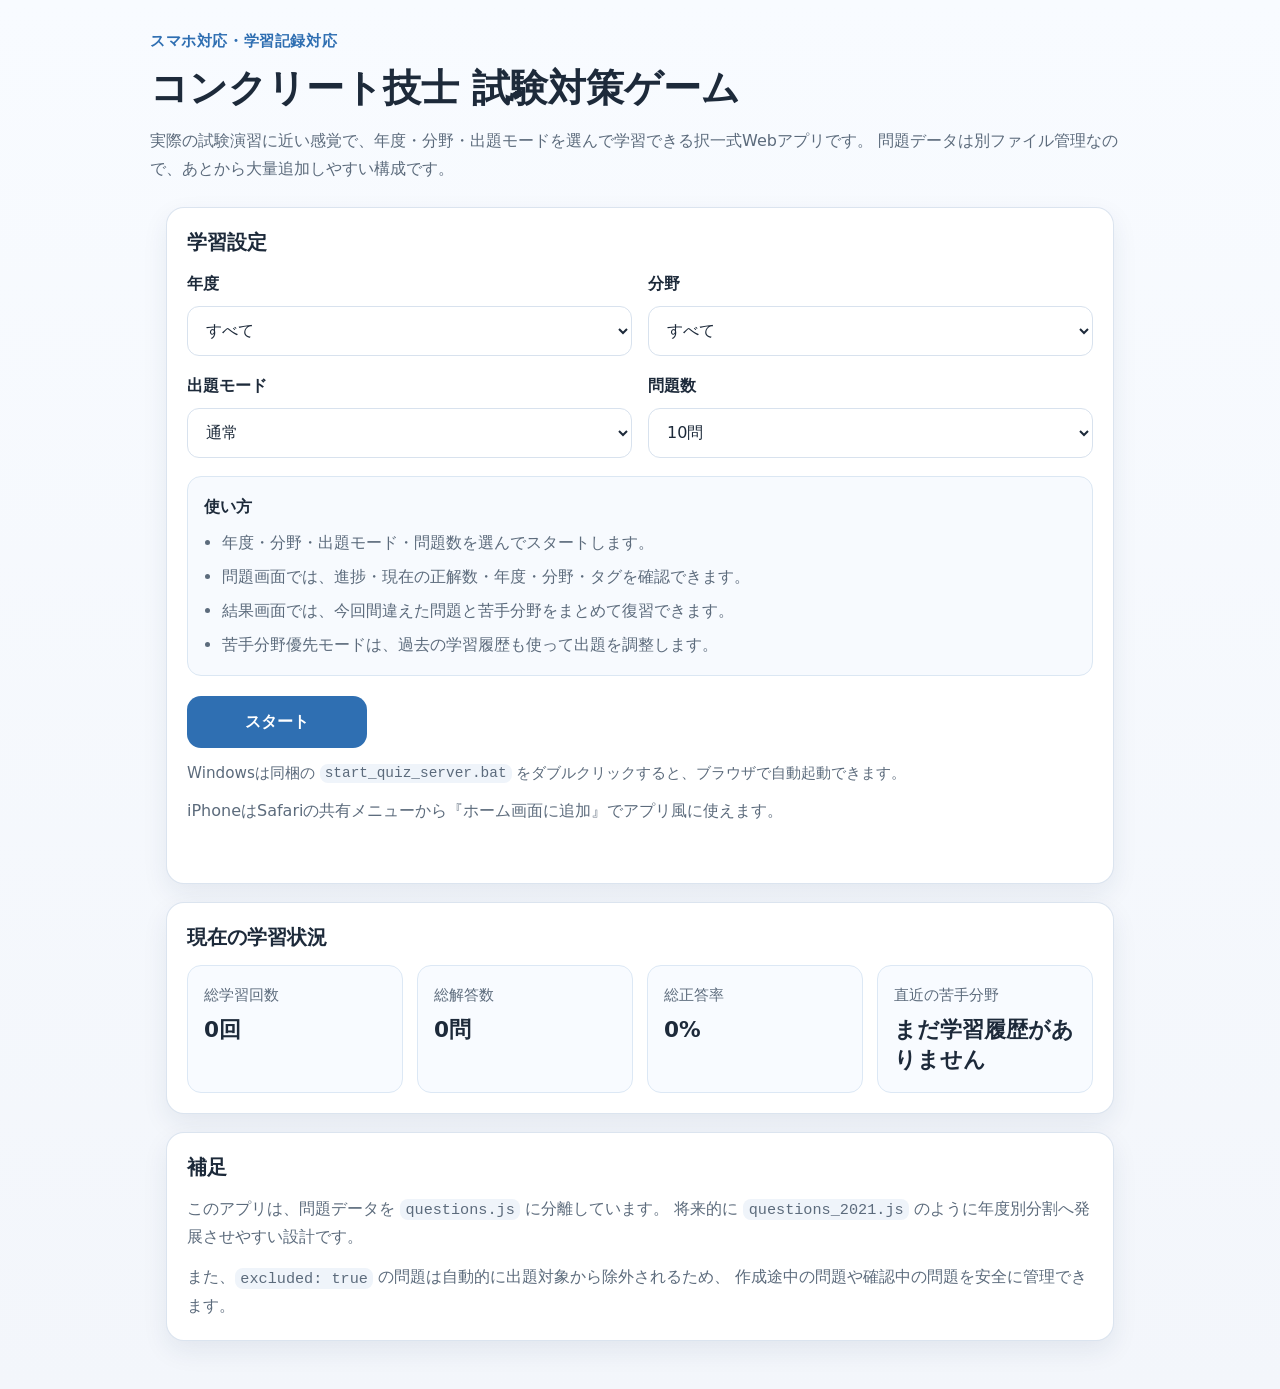
==== index.html @ 1d89bf24 "フォルダ移動" ====
<!DOCTYPE html>
<html lang="ja">
<head>
  <meta charset="UTF-8" />
  <meta name="viewport" content="width=device-width, initial-scale=1, viewport-fit=cover" />
  <title>コンクリート技士 試験対策ゲーム</title>
  <link rel="stylesheet" href="style.css" />
  <meta name="theme-color" content="#2f6fb2" />
  <link rel="manifest" href="manifest.webmanifest" />
  <link rel="icon" href="icon.svg" type="image/svg+xml" />
  <link rel="apple-touch-icon" href="apple-touch-icon.png" />
</head>
<body data-page="index">
  <div class="app-shell">
    <header class="page-header">
      <div class="header-inner">
        <p class="eyebrow">スマホ対応・学習記録対応</p>
        <h1>コンクリート技士 試験対策ゲーム</h1>
        <p class="lead">
          実際の試験演習に近い感覚で、年度・分野・出題モードを選んで学習できる択一式Webアプリです。
          問題データは別ファイル管理なので、あとから大量追加しやすい構成です。
        </p>
      </div>
    </header>

    <main class="page-main">
      <section class="card">
        <h2 class="section-title">学習設定</h2>

        <form id="settingsForm" class="settings-form" novalidate>
          <div class="form-grid">
            <div class="form-group">
              <label for="yearSelect">年度</label>
              <select id="yearSelect" name="year">
                <option value="all">すべて</option>
                <option value="2016">2016</option>
                <option value="2017">2017</option>
                <option value="2018">2018</option>
                <option value="2019">2019</option>
                <option value="2020">2020</option>
                <option value="2021">2021</option>
                <option value="2022">2022</option>
                <option value="2023">2023</option>
                <option value="2024">2024</option>
                <option value="2025">2025</option>
              </select>
            </div>

            <div class="form-group">
              <label for="categorySelect">分野</label>
              <select id="categorySelect" name="category">
                <option value="all">すべて</option>
                <option value="a">a 材料</option>
                <option value="b">b 配合</option>
                <option value="c">c フレッシュコンクリートの性質</option>
                <option value="d">d 硬化コンクリート</option>
                <option value="e">e 製造・品質管理</option>
                <option value="f">f 施工</option>
                <option value="g">g 特殊コンクリート</option>
                <option value="h">h 構造・力学・法令・その他</option>
              </select>
            </div>

            <div class="form-group">
              <label for="modeSelect">出題モード</label>
              <select id="modeSelect" name="mode">
                <option value="normal">通常</option>
                <option value="random">完全ランダム</option>
                <option value="weakness">苦手分野優先</option>
                <option value="review">間違えた問題だけ</option>
              </select>
            </div>

            <div class="form-group">
              <label for="countSelect">問題数</label>
              <select id="countSelect" name="count">
                <option value="5">5問</option>
                <option value="10" selected>10問</option>
                <option value="20">20問</option>
                <option value="30">30問</option>
              </select>
            </div>
          </div>

          <div class="info-box">
            <h3>使い方</h3>
            <ul class="feature-list">
              <li>年度・分野・出題モード・問題数を選んでスタートします。</li>
              <li>問題画面では、進捗・現在の正解数・年度・分野・タグを確認できます。</li>
              <li>結果画面では、今回間違えた問題と苦手分野をまとめて復習できます。</li>
              <li>苦手分野優先モードは、過去の学習履歴も使って出題を調整します。</li>
            </ul>
          </div>

          <div class="action-row">
            <button type="submit" class="button button-primary button-large">スタート</button>
            <button type="button" id="continueButton" class="button button-secondary button-large is-hidden">前回の続きから</button>
            <button type="button" id="installAppButton" class="button button-secondary button-large is-hidden">ホーム画面に追加</button>
          </div>

          <p class="quick-note">Windowsは同梱の <code>start_quiz_server.bat</code> をダブルクリックすると、ブラウザで自動起動できます。</p>
          <p id="installMessage" class="subtle-message" aria-live="polite"></p>
          <p id="formMessage" class="form-message" aria-live="polite"></p>
        </form>
      </section>

      <section class="card">
        <h2 class="section-title">現在の学習状況</h2>
        <div id="dashboardArea" class="dashboard-grid">
          <div class="dashboard-card">
            <span class="dashboard-label">総学習回数</span>
            <strong id="dashboardSessions">-</strong>
          </div>
          <div class="dashboard-card">
            <span class="dashboard-label">総解答数</span>
            <strong id="dashboardAnswers">-</strong>
          </div>
          <div class="dashboard-card">
            <span class="dashboard-label">総正答率</span>
            <strong id="dashboardAccuracy">-</strong>
          </div>
          <div class="dashboard-card">
            <span class="dashboard-label">直近の苦手分野</span>
            <strong id="dashboardWeakness">-</strong>
          </div>
        </div>
      </section>

      <section class="card">
        <h2 class="section-title">補足</h2>
        <p class="text-block">
          このアプリは、問題データを <code>questions.js</code> に分離しています。
          将来的に <code>questions_2021.js</code> のように年度別分割へ発展させやすい設計です。
        </p>
        <p class="text-block">
          また、<code>excluded: true</code> の問題は自動的に出題対象から除外されるため、
          作成途中の問題や確認中の問題を安全に管理できます。
        </p>
      </section>
    </main>
  </div>

  <script src="questions.js"></script>
  <script src="app.js"></script>
  <script>if ("serviceWorker" in navigator) { window.addEventListener("load", () => navigator.serviceWorker.register("./service-worker.js").catch(() => {})); }</script>
</body>
</html>
---- style.css ----
:root {
  --bg: #f3f6fb;
  --card: #ffffff;
  --text: #1d2a3a;
  --text-sub: #5c6b7c;
  --line: #d8e2ee;
  --primary: #2f6fb2;
  --primary-dark: #255a91;
  --secondary: #eef4fb;
  --success: #1d8f57;
  --success-bg: #e8f7ef;
  --danger: #bf3f3f;
  --danger-bg: #fdeeee;
  --warning: #b97311;
  --shadow: 0 10px 26px rgba(24, 55, 92, 0.08);
  --radius: 18px;
  --radius-sm: 12px;
  --container: 980px;
  --tap-min: 52px;
}

*,
*::before,
*::after {
  box-sizing: border-box;
}

html {
  font-size: 16px;
  -webkit-text-size-adjust: 100%;
}

body {
  margin: 0;
  font-family: "Hiragino Sans", "Yu Gothic", "Meiryo", system-ui, -apple-system, BlinkMacSystemFont, sans-serif;
  color: var(--text);
  background: linear-gradient(180deg, #f8fbff 0%, #f3f6fb 100%);
  line-height: 1.75;
  word-break: break-word;
  overflow-wrap: anywhere;
}

img {
  max-width: 100%;
}

a {
  color: inherit;
  text-decoration: none;
}

code {
  padding: 0.1em 0.35em;
  border-radius: 8px;
  background: #eff4fa;
  font-family: Consolas, Monaco, monospace;
  font-size: 0.95em;
}

.app-shell {
  min-height: 100dvh;
}

.page-header {
  padding: 28px 16px 12px;
}

.compact-header {
  padding-bottom: 6px;
}

.header-inner {
  width: min(100%, var(--container));
  margin: 0 auto;
}

.eyebrow {
  margin: 0 0 8px;
  font-size: 0.95rem;
  font-weight: 700;
  color: var(--primary);
  letter-spacing: 0.04em;
}

h1 {
  margin: 0;
  font-size: clamp(1.8rem, 3.8vw, 2.4rem);
  line-height: 1.3;
}

.lead {
  margin: 14px 0 0;
  color: var(--text-sub);
  font-size: 1rem;
}

.page-main {
  width: min(100%, var(--container));
  margin: 0 auto;
  padding: 12px 16px 32px;
}

.card {
  background: var(--card);
  border: 1px solid rgba(216, 226, 238, 0.9);
  border-radius: var(--radius);
  padding: 20px;
  box-shadow: var(--shadow);
  margin-bottom: 18px;
}

.section-title {
  margin: 0 0 14px;
  font-size: 1.25rem;
  line-height: 1.4;
}

.settings-form {
  display: block;
}

.form-grid {
  display: grid;
  grid-template-columns: repeat(2, minmax(0, 1fr));
  gap: 16px;
}

.form-group {
  display: flex;
  flex-direction: column;
  gap: 8px;
}

label {
  font-weight: 700;
  color: var(--text);
}

select,
input,
button,
textarea {
  font: inherit;
}

select {
  width: 100%;
  min-height: 50px;
  padding: 12px 14px;
  border: 1px solid var(--line);
  border-radius: 12px;
  background: #fff;
  color: var(--text);
}

.info-box {
  margin-top: 18px;
  padding: 16px;
  border-radius: 14px;
  background: #f7fafe;
  border: 1px solid #dbe7f3;
}

.info-box h3 {
  margin: 0 0 8px;
  font-size: 1rem;
}

.feature-list {
  margin: 0;
  padding-left: 1.1em;
  color: var(--text-sub);
}

.feature-list li + li {
  margin-top: 6px;
}

.action-row {
  display: flex;
  flex-wrap: wrap;
  gap: 12px;
  margin-top: 20px;
}

.action-row-spread {
  justify-content: space-between;
  align-items: center;
}

.button {
  display: inline-flex;
  align-items: center;
  justify-content: center;
  min-height: var(--tap-min);
  padding: 12px 18px;
  border: none;
  border-radius: 14px;
  cursor: pointer;
  font-weight: 700;
  text-align: center;
  transition: transform 0.16s ease, opacity 0.16s ease, background 0.16s ease;
}

.button:hover {
  transform: translateY(-1px);
}

.button:disabled {
  opacity: 0.55;
  cursor: not-allowed;
  transform: none;
}

.button-large {
  min-width: 180px;
}

.button-primary {
  background: var(--primary);
  color: #fff;
}

.button-primary:hover {
  background: var(--primary-dark);
}

.button-secondary {
  background: var(--secondary);
  color: var(--primary-dark);
  border: 1px solid #d7e5f5;
}

.form-message {
  margin: 14px 0 0;
  color: var(--danger);
  font-weight: 700;
  min-height: 1.5em;
}

.dashboard-grid,
.result-summary-grid {
  display: grid;
  grid-template-columns: repeat(4, minmax(0, 1fr));
  gap: 14px;
}

.dashboard-card {
  padding: 16px;
  border-radius: 14px;
  background: #f8fbff;
  border: 1px solid #dce8f5;
}

.dashboard-card.large {
  padding: 18px;
}

.dashboard-label {
  display: block;
  color: var(--text-sub);
  font-size: 0.92rem;
  margin-bottom: 8px;
}

.dashboard-card strong {
  font-size: 1.35rem;
  line-height: 1.3;
}

.text-block {
  margin: 0 0 12px;
  color: var(--text-sub);
}

.text-block:last-child {
  margin-bottom: 0;
}

.quiz-status-card {
  padding-bottom: 18px;
}

.quiz-topbar {
  display: flex;
  justify-content: space-between;
  gap: 12px;
  flex-wrap: wrap;
}

.status-group {
  display: flex;
  flex-wrap: wrap;
  gap: 10px;
}

.badge {
  display: inline-flex;
  align-items: center;
  min-height: 38px;
  padding: 8px 12px;
  border-radius: 999px;
  background: #edf5ff;
  color: var(--primary-dark);
  font-weight: 700;
  font-size: 0.95rem;
}

.badge-muted {
  background: #f4f7fb;
  color: #4f5e70;
}

.progressbar {
  width: 100%;
  height: 10px;
  margin-top: 14px;
  border-radius: 999px;
  background: #e8eef6;
  overflow: hidden;
}

.progressbar-fill {
  width: 0%;
  height: 100%;
  background: linear-gradient(90deg, #2f6fb2 0%, #5c98d6 100%);
  transition: width 0.24s ease;
}

.meta-row {
  display: flex;
  justify-content: space-between;
  align-items: center;
  gap: 10px;
  margin-bottom: 8px;
}

.meta-tags {
  display: flex;
  flex-wrap: wrap;
  gap: 8px;
}

.tag-chip {
  display: inline-flex;
  align-items: center;
  padding: 6px 10px;
  border-radius: 999px;
  background: #f3f7fc;
  border: 1px solid #d9e4f0;
  color: #445467;
  font-size: 0.9rem;
  font-weight: 700;
}

.question-number {
  margin: 10px 0 12px;
  font-size: 1.25rem;
}

.question-stem {
  margin-bottom: 18px;
  padding: 16px;
  border-radius: 14px;
  background: #fbfdff;
  border: 1px solid #dde7f1;
  font-size: 1.04rem;
  line-height: 1.9;
  white-space: pre-wrap;
}

.options-list {
  display: grid;
  gap: 12px;
}

.option-button {
  width: 100%;
  min-height: 64px;
  padding: 16px 16px 16px 18px;
  border-radius: 16px;
  border: 1px solid #d7e3ef;
  background: #fff;
  text-align: left;
  color: var(--text);
  font-weight: 600;
  line-height: 1.75;
  cursor: pointer;
  transition: border-color 0.15s ease, background 0.15s ease, transform 0.15s ease;
}

.option-button:hover {
  border-color: #9fc0e3;
  background: #f8fbff;
}

.option-button:disabled {
  cursor: default;
  opacity: 1;
}

.option-button.correct {
  background: var(--success-bg);
  border-color: #7ad2a1;
  color: #155f3c;
}

.option-button.incorrect {
  background: var(--danger-bg);
  border-color: #ea9a9a;
  color: #8a2d2d;
}

.option-prefix {
  display: inline-flex;
  justify-content: center;
  align-items: center;
  width: 1.9em;
  height: 1.9em;
  margin-right: 10px;
  border-radius: 999px;
  background: #eef4fb;
  font-weight: 800;
  vertical-align: top;
}

.feedback-area {
  margin-top: 18px;
}

.feedback-result {
  margin-bottom: 12px;
  padding: 14px 16px;
  border-radius: 14px;
  font-weight: 800;
  font-size: 1rem;
}

.feedback-result.correct {
  color: #155f3c;
  background: var(--success-bg);
  border: 1px solid #9cddba;
}

.feedback-result.incorrect {
  color: #8a2d2d;
  background: var(--danger-bg);
  border: 1px solid #f1b1b1;
}

.explanation-box {
  padding: 16px;
  border-radius: 14px;
  background: #fafcff;
  border: 1px solid #dbe6f2;
}

.explanation-box h3 {
  margin: 0 0 8px;
  font-size: 1rem;
}

.explanation-box p {
  margin: 0;
  color: var(--text-sub);
  white-space: pre-wrap;
}

.review-list {
  display: grid;
  gap: 14px;
}

.review-card {
  padding: 16px;
  border-radius: 14px;
  background: #fbfdff;
  border: 1px solid #dde7f1;
}

.review-card h3 {
  margin: 0 0 10px;
  font-size: 1rem;
}

.review-meta {
  display: flex;
  flex-wrap: wrap;
  gap: 8px;
  margin-bottom: 10px;
}

.review-answer-row {
  display: grid;
  gap: 8px;
  margin-top: 10px;
}

.answer-line {
  padding: 10px 12px;
  border-radius: 12px;
  font-size: 0.96rem;
}

.answer-line.user {
  background: #fff4f4;
  border: 1px solid #f1c9c9;
}

.answer-line.correct {
  background: #edf9f2;
  border: 1px solid #b7e3ca;
}

.empty-message {
  margin: 0;
  color: var(--text-sub);
}

.is-hidden {
  display: none !important;
}

@media (max-width: 960px) {
  .dashboard-grid,
  .result-summary-grid {
    grid-template-columns: repeat(2, minmax(0, 1fr));
  }
}

@media (max-width: 720px) {
  .page-header {
    padding-top: 20px;
  }

  .card {
    padding: 16px;
    border-radius: 16px;
  }

  .form-grid {
    grid-template-columns: 1fr;
  }

  .quiz-topbar,
  .action-row-spread {
    flex-direction: column;
    align-items: stretch;
  }

  .button,
  .button-large {
    width: 100%;
  }

  .dashboard-grid,
  .result-summary-grid {
    grid-template-columns: 1fr;
  }

  .question-stem {
    padding: 14px;
    font-size: 1rem;
  }

  .option-button {
    min-height: 68px;
    padding: 14px 14px 14px 16px;
    font-size: 1rem;
  }

  .badge {
    width: 100%;
    justify-content: center;
  }
}

@media (max-width: 420px) {
  html {
    font-size: 15px;
  }

  .page-main {
    padding-left: 12px;
    padding-right: 12px;
  }

  .page-header {
    padding-left: 12px;
    padding-right: 12px;
  }

  h1 {
    font-size: 1.55rem;
  }

  .question-number {
    font-size: 1.14rem;
  }
}
.is-hidden {
  display: none !important;
}

.question-table-wrap {
  width: 100%;
  overflow-x: auto;
  margin-top: 12px;
  -webkit-overflow-scrolling: touch;
}

.question-table {
  width: 100%;
  min-width: 520px;
  border-collapse: collapse;
  background: #fff;
}

.question-table th,
.question-table td {
  border: 1px solid #d7e3ef;
  padding: 10px 12px;
  text-align: center;
  vertical-align: middle;
  white-space: nowrap;
}

.question-table th {
  background: #f3f7fc;
  font-weight: 700;
}

.feedback-result.is-correct {
  color: var(--success);
}

.feedback-result.is-wrong {
  color: var(--danger);
}

.option-button.correct {
  background: var(--success-bg);
  border-color: #a8dfc0;
}

.option-button.wrong {
  background: var(--danger-bg);
  border-color: #efb3b3;
}

.review-list {
  display: grid;
  gap: 16px;
}

.review-card {
  border: 1px solid #dce8f5;
  border-radius: 14px;
  padding: 16px;
  background: #fbfdff;
}

.review-meta {
  display: flex;
  flex-wrap: wrap;
  gap: 8px;
  margin-bottom: 10px;
}

.review-stem {
  margin-bottom: 12px;
  line-height: 1.85;
}

.review-options {
  list-style: none;
  padding: 0;
  margin: 0 0 12px;
  display: grid;
  gap: 8px;
}

.review-option {
  display: flex;
  gap: 10px;
  padding: 10px 12px;
  border: 1px solid #d7e3ef;
  border-radius: 12px;
  background: #fff;
}

.review-option.correct {
  background: var(--success-bg);
  border-color: #a8dfc0;
}

.review-option.wrong {
  background: var(--danger-bg);
  border-color: #efb3b3;
}

.review-option-label {
  font-weight: 700;
  min-width: 1.5em;
}

.review-explanation {
  line-height: 1.8;
}

.quick-note {
  margin: 12px 0 0;
  color: var(--text-sub);
  font-size: 0.95rem;
}

.badge {
  box-shadow: inset 0 0 0 1px rgba(47, 111, 178, 0.08);
}

.option-button {
  position: relative;
}

.option-button:active {
  transform: scale(0.995);
}

.option-button.correct,
.review-option.correct {
  border-color: #9ad3b3;
}

.option-button.wrong,
.review-option.wrong {
  border-color: #efb1b1;
}


.subtle-message {
  margin: 10px 0 0;
  color: var(--text-sub);
  min-height: 1.5em;
}

.button.is-hidden,
.is-hidden {
  display: none !important;
}

@media (max-width: 640px) {
  .action-row .button.button-large {
    width: 100%;
  }
}
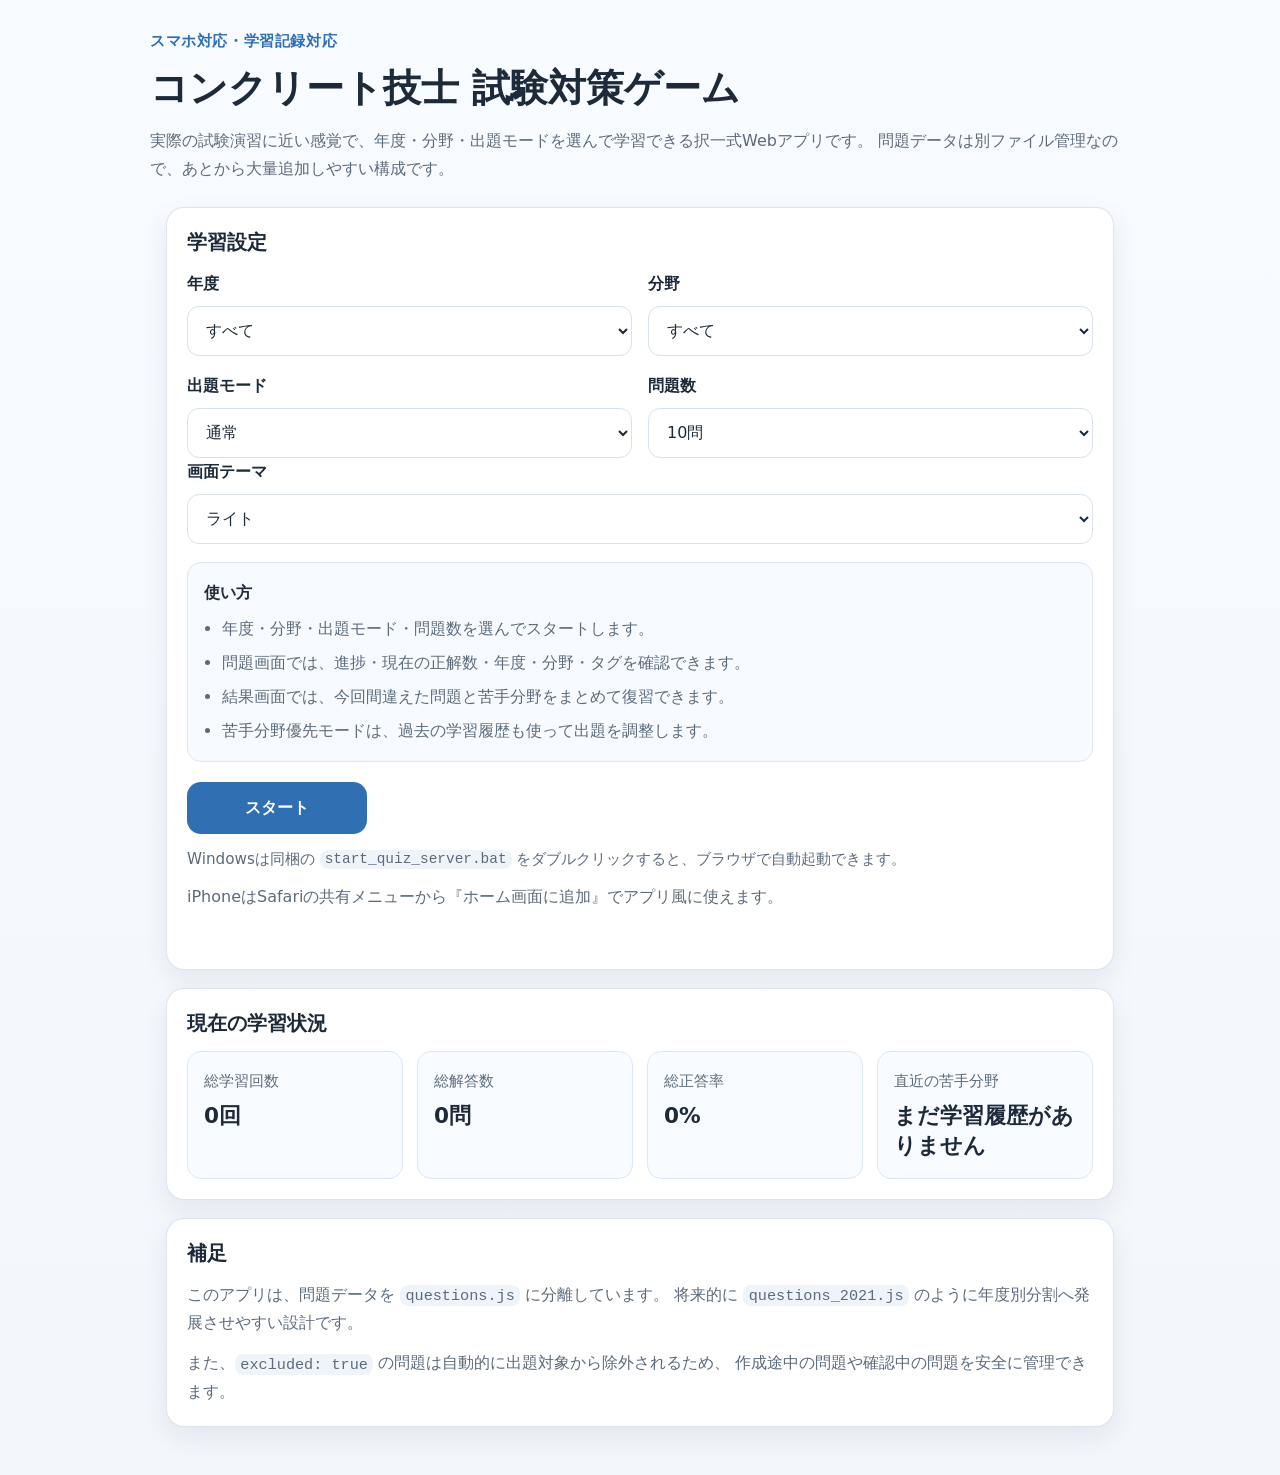
==== commit 004eb007: "ダークモード追加" ====
--- a/index.html
+++ b/index.html
@@ -81,7 +81,13 @@
               </select>
             </div>
           </div>
-
+<div class="form-group">
+  <label for="themeSelect">画面テーマ</label>
+  <select id="themeSelect" name="theme">
+    <option value="light">ライト</option>
+    <option value="dark">ダーク</option>
+  </select>
+</div>
           <div class="info-box">
             <h3>使い方</h3>
             <ul class="feature-list">
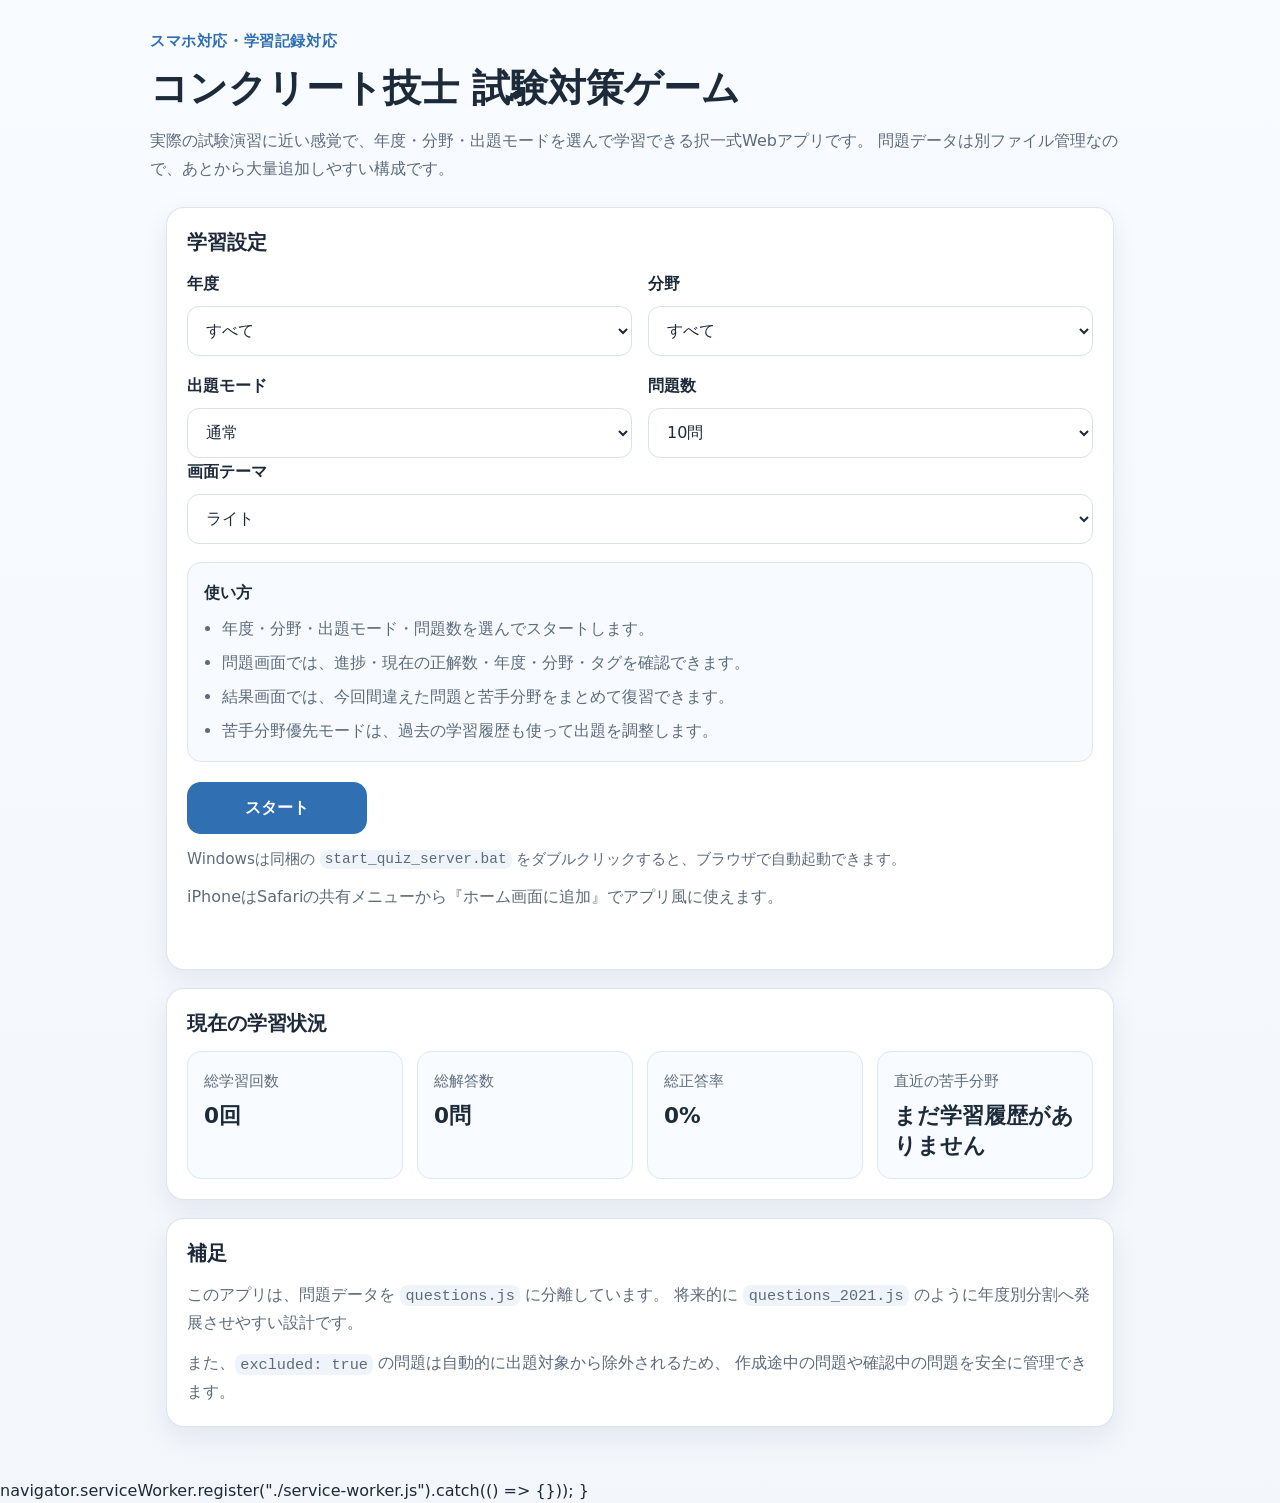
==== commit 064a4cbc: "Update index.html" ====
--- a/index.html
+++ b/index.html
@@ -4,7 +4,7 @@
   <meta charset="UTF-8" />
   <meta name="viewport" content="width=device-width, initial-scale=1, viewport-fit=cover" />
   <title>コンクリート技士 試験対策ゲーム</title>
-  <link rel="stylesheet" href="style.css" />
+  <link rel="stylesheet" href="style.css?v=20260420-1" />
   <meta name="theme-color" content="#2f6fb2" />
   <link rel="manifest" href="manifest.webmanifest" />
   <link rel="icon" href="icon.svg" type="image/svg+xml" />
@@ -147,7 +147,7 @@
   </div>
 
   <script src="questions.js"></script>
-  <script src="app.js"></script>
-  <script>if ("serviceWorker" in navigator) { window.addEventListener("load", () => navigator.serviceWorker.register("./service-worker.js").catch(() => {})); }</script>
+  <script src="app.js?v=20260420-1"></script>
+ navigator.serviceWorker.register("./service-worker.js").catch(() => {})); }</script>
 </body>
 </html>
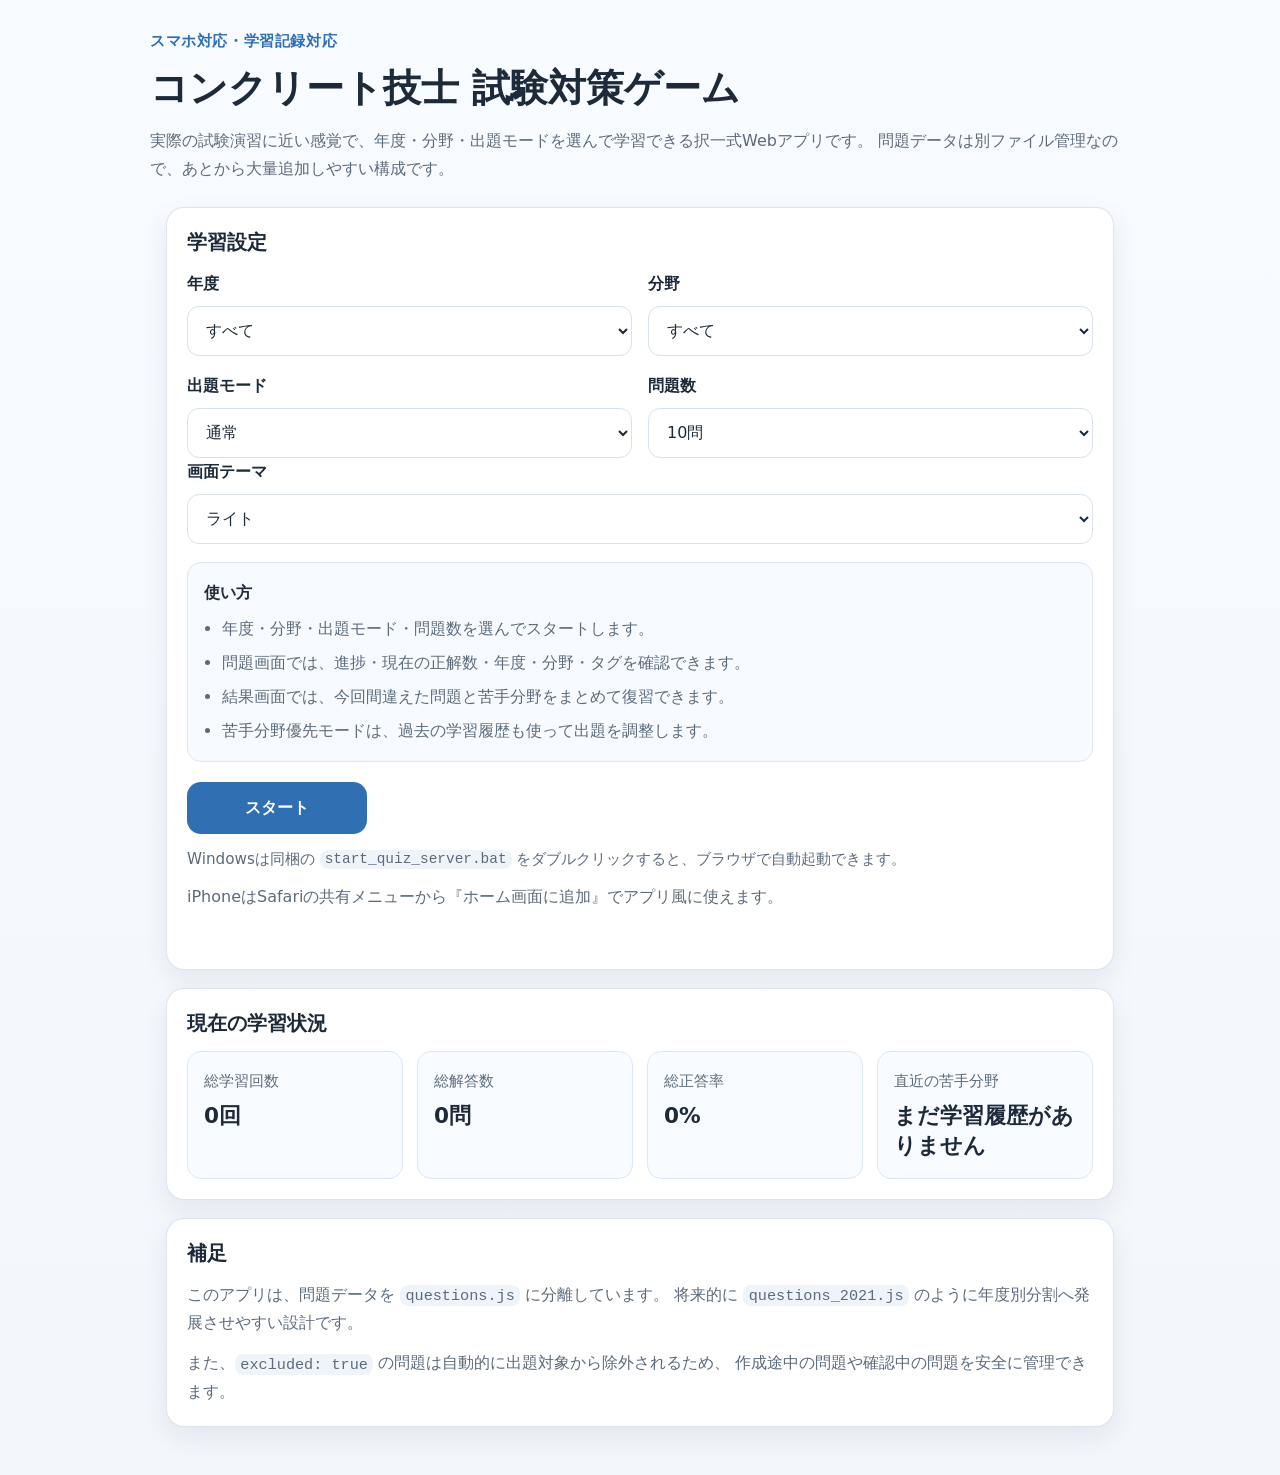
==== commit d8afbb25: "Update index.html" ====
--- a/index.html
+++ b/index.html
@@ -148,6 +148,5 @@
 
   <script src="questions.js"></script>
   <script src="app.js?v=20260420-1"></script>
- navigator.serviceWorker.register("./service-worker.js").catch(() => {})); }</script>
 </body>
 </html>
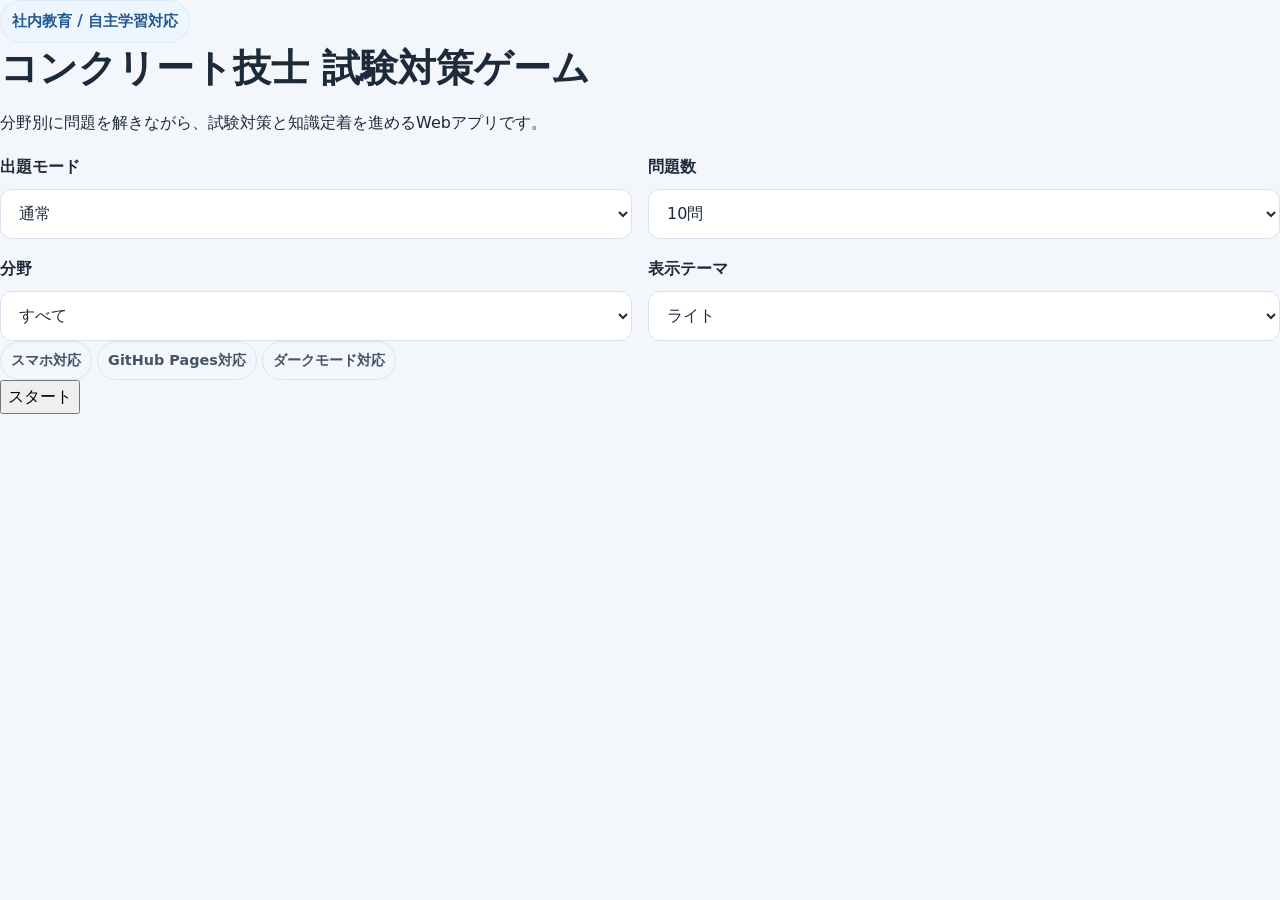
==== commit f3f145b4: "index,app,quiz張替え" ====
--- a/index.html
+++ b/index.html
@@ -4,149 +4,90 @@
   <meta charset="UTF-8" />
   <meta name="viewport" content="width=device-width, initial-scale=1, viewport-fit=cover" />
   <title>コンクリート技士 試験対策ゲーム</title>
-  <link rel="stylesheet" href="style.css?v=20260420-1" />
+  <link rel="stylesheet" href="style.css?v=20260421-3" />
   <meta name="theme-color" content="#2f6fb2" />
-  <link rel="manifest" href="manifest.webmanifest" />
-  <link rel="icon" href="icon.svg" type="image/svg+xml" />
-  <link rel="apple-touch-icon" href="apple-touch-icon.png" />
 </head>
-<body data-page="index">
-  <div class="app-shell">
-    <header class="page-header">
-      <div class="header-inner">
-        <p class="eyebrow">スマホ対応・学習記録対応</p>
-        <h1>コンクリート技士 試験対策ゲーム</h1>
-        <p class="lead">
-          実際の試験演習に近い感覚で、年度・分野・出題モードを選んで学習できる択一式Webアプリです。
-          問題データは別ファイル管理なので、あとから大量追加しやすい構成です。
+<body>
+  <script>
+    (function () {
+      try {
+        var theme = localStorage.getItem('theme') || 'light';
+        if (theme === 'dark') {
+          document.body.classList.add('theme-dark');
+        }
+      } catch (e) {}
+    })();
+  </script>
+
+  <main class="page-container app-shell">
+    <section class="hero-card title-card">
+      <div class="hero-head">
+        <span class="badge">社内教育 / 自主学習対応</span>
+        <h1 class="page-title">コンクリート技士 試験対策ゲーム</h1>
+        <p class="hero-text">
+          分野別に問題を解きながら、試験対策と知識定着を進めるWebアプリです。
         </p>
       </div>
-    </header>
 
-    <main class="page-main">
-      <section class="card">
-        <h2 class="section-title">学習設定</h2>
-
-        <form id="settingsForm" class="settings-form" novalidate>
-          <div class="form-grid">
-            <div class="form-group">
-              <label for="yearSelect">年度</label>
-              <select id="yearSelect" name="year">
-                <option value="all">すべて</option>
-                <option value="2016">2016</option>
-                <option value="2017">2017</option>
-                <option value="2018">2018</option>
-                <option value="2019">2019</option>
-                <option value="2020">2020</option>
-                <option value="2021">2021</option>
-                <option value="2022">2022</option>
-                <option value="2023">2023</option>
-                <option value="2024">2024</option>
-                <option value="2025">2025</option>
-              </select>
-            </div>
-
-            <div class="form-group">
-              <label for="categorySelect">分野</label>
-              <select id="categorySelect" name="category">
-                <option value="all">すべて</option>
-                <option value="a">a 材料</option>
-                <option value="b">b 配合</option>
-                <option value="c">c フレッシュコンクリートの性質</option>
-                <option value="d">d 硬化コンクリート</option>
-                <option value="e">e 製造・品質管理</option>
-                <option value="f">f 施工</option>
-                <option value="g">g 特殊コンクリート</option>
-                <option value="h">h 構造・力学・法令・その他</option>
-              </select>
-            </div>
-
-            <div class="form-group">
-              <label for="modeSelect">出題モード</label>
-              <select id="modeSelect" name="mode">
-                <option value="normal">通常</option>
-                <option value="random">完全ランダム</option>
-                <option value="weakness">苦手分野優先</option>
-                <option value="review">間違えた問題だけ</option>
-              </select>
-            </div>
-
-            <div class="form-group">
-              <label for="countSelect">問題数</label>
-              <select id="countSelect" name="count">
-                <option value="5">5問</option>
-                <option value="10" selected>10問</option>
-                <option value="20">20問</option>
-                <option value="30">30問</option>
-              </select>
-            </div>
-          </div>
-<div class="form-group">
-  <label for="themeSelect">画面テーマ</label>
-  <select id="themeSelect" name="theme">
-    <option value="light">ライト</option>
-    <option value="dark">ダーク</option>
-  </select>
-</div>
-          <div class="info-box">
-            <h3>使い方</h3>
-            <ul class="feature-list">
-              <li>年度・分野・出題モード・問題数を選んでスタートします。</li>
-              <li>問題画面では、進捗・現在の正解数・年度・分野・タグを確認できます。</li>
-              <li>結果画面では、今回間違えた問題と苦手分野をまとめて復習できます。</li>
-              <li>苦手分野優先モードは、過去の学習履歴も使って出題を調整します。</li>
-            </ul>
+      <form id="startForm" class="settings-card form-stack" novalidate>
+        <div class="form-grid">
+          <div class="form-group">
+            <label for="modeSelect">出題モード</label>
+            <select id="modeSelect" name="mode">
+              <option value="normal">通常</option>
+              <option value="random">ランダム</option>
+              <option value="wrongOnly">間違えた問題の復習</option>
+            </select>
           </div>
 
-          <div class="action-row">
-            <button type="submit" class="button button-primary button-large">スタート</button>
-            <button type="button" id="continueButton" class="button button-secondary button-large is-hidden">前回の続きから</button>
-            <button type="button" id="installAppButton" class="button button-secondary button-large is-hidden">ホーム画面に追加</button>
+          <div class="form-group">
+            <label for="questionCount">問題数</label>
+            <select id="questionCount" name="count">
+              <option value="10">10問</option>
+              <option value="20">20問</option>
+              <option value="30">30問</option>
+              <option value="50">50問</option>
+            </select>
           </div>
 
-          <p class="quick-note">Windowsは同梱の <code>start_quiz_server.bat</code> をダブルクリックすると、ブラウザで自動起動できます。</p>
-          <p id="installMessage" class="subtle-message" aria-live="polite"></p>
-          <p id="formMessage" class="form-message" aria-live="polite"></p>
-        </form>
-      </section>
+          <div class="form-group">
+            <label for="categorySelect">分野</label>
+            <select id="categorySelect" name="category">
+              <option value="all">すべて</option>
+              <option value="a">a 材料</option>
+              <option value="b">b 配合</option>
+              <option value="c">c フレッシュコンクリートの性質</option>
+              <option value="d">d 硬化コンクリート</option>
+              <option value="e">e 製造・品質管理</option>
+              <option value="f">f 施工</option>
+              <option value="g">g 特殊コンクリート</option>
+              <option value="h">h 構造・力学・法令・その他</option>
+            </select>
+          </div>
 
-      <section class="card">
-        <h2 class="section-title">現在の学習状況</h2>
-        <div id="dashboardArea" class="dashboard-grid">
-          <div class="dashboard-card">
-            <span class="dashboard-label">総学習回数</span>
-            <strong id="dashboardSessions">-</strong>
-          </div>
-          <div class="dashboard-card">
-            <span class="dashboard-label">総解答数</span>
-            <strong id="dashboardAnswers">-</strong>
-          </div>
-          <div class="dashboard-card">
-            <span class="dashboard-label">総正答率</span>
-            <strong id="dashboardAccuracy">-</strong>
-          </div>
-          <div class="dashboard-card">
-            <span class="dashboard-label">直近の苦手分野</span>
-            <strong id="dashboardWeakness">-</strong>
+          <div class="form-group">
+            <label for="themeSelect">表示テーマ</label>
+            <select id="themeSelect" name="theme">
+              <option value="light">ライト</option>
+              <option value="dark">ダーク</option>
+            </select>
           </div>
         </div>
-      </section>
 
-      <section class="card">
-        <h2 class="section-title">補足</h2>
-        <p class="text-block">
-          このアプリは、問題データを <code>questions.js</code> に分離しています。
-          将来的に <code>questions_2021.js</code> のように年度別分割へ発展させやすい設計です。
-        </p>
-        <p class="text-block">
-          また、<code>excluded: true</code> の問題は自動的に出題対象から除外されるため、
-          作成途中の問題や確認中の問題を安全に管理できます。
-        </p>
-      </section>
-    </main>
-  </div>
+        <div class="info-row">
+          <span class="tag-chip">スマホ対応</span>
+          <span class="tag-chip">GitHub Pages対応</span>
+          <span class="tag-chip">ダークモード対応</span>
+        </div>
 
-  <script src="questions.js"></script>
-  <script src="app.js?v=20260420-1"></script>
+        <div class="button-row">
+          <button type="submit" class="primary-button">スタート</button>
+        </div>
+      </form>
+    </section>
+  </main>
+
+  <script src="questions.js?v=20260421-3"></script>
+  <script src="app.js?v=20260421-3"></script>
 </body>
 </html>
--- a/style.css
+++ b/style.css
@@ -1,3 +1,20 @@
+body.theme-dark {
+  --bg: #0f131a;
+  --card: #171c24;
+  --text: #eef3f8;
+  --text-sub: #a7b3c2;
+  --line: #2a3442;
+  --primary: #6aa8ff;
+  --primary-dark: #8bbcff;
+  --secondary: #202733;
+  --success: #47c27d;
+  --success-bg: #13271c;
+  --danger: #ff7b7b;
+  --danger-bg: #2c1618;
+  --warning: #ffbf69;
+  --shadow: 0 12px 30px rgba(0, 0, 0, 0.34);
+  color-scheme: dark;
+}
 :root {
   --bg: #f3f6fb;
   --card: #ffffff;
@@ -34,7 +51,7 @@
   margin: 0;
   font-family: "Hiragino Sans", "Yu Gothic", "Meiryo", system-ui, -apple-system, BlinkMacSystemFont, sans-serif;
   color: var(--text);
-  background: linear-gradient(180deg, #f8fbff 0%, #f3f6fb 100%);
+  background: var(--bg);
   line-height: 1.75;
   word-break: break-word;
   overflow-wrap: anywhere;
@@ -362,8 +379,9 @@
   margin-bottom: 18px;
   padding: 16px;
   border-radius: 14px;
-  background: #fbfdff;
-  border: 1px solid #dde7f1;
+  background: var(--secondary);
+  border: 1px solid var(--line);
+  color: var(--text);
   font-size: 1.04rem;
   line-height: 1.9;
   white-space: pre-wrap;
@@ -379,8 +397,8 @@
   min-height: 64px;
   padding: 16px 16px 16px 18px;
   border-radius: 16px;
-  border: 1px solid #d7e3ef;
-  background: #fff;
+  border: 1px solid var(--line);
+  background: var(--card);
   text-align: left;
   color: var(--text);
   font-weight: 600;
@@ -388,10 +406,9 @@
   cursor: pointer;
   transition: border-color 0.15s ease, background 0.15s ease, transform 0.15s ease;
 }
-
 .option-button:hover {
-  border-color: #9fc0e3;
-  background: #f8fbff;
+  border-color: var(--primary);
+  background: var(--secondary);
 }
 
 .option-button:disabled {
@@ -451,8 +468,8 @@
 .explanation-box {
   padding: 16px;
   border-radius: 14px;
-  background: #fafcff;
-  border: 1px solid #dbe6f2;
+  background: var(--secondary);
+  border: 1px solid var(--line);
 }
 
 .explanation-box h3 {
@@ -472,10 +489,10 @@
 }
 
 .review-card {
+  border: 1px solid var(--line);
+  border-radius: 14px;
   padding: 16px;
-  border-radius: 14px;
-  background: #fbfdff;
-  border: 1px solid #dde7f1;
+  background: var(--secondary);
 }
 
 .review-card h3 {
@@ -684,9 +701,10 @@
   display: flex;
   gap: 10px;
   padding: 10px 12px;
-  border: 1px solid #d7e3ef;
+  border: 1px solid var(--line);
   border-radius: 12px;
-  background: #fff;
+  background: var(--card);
+  color: var(--text);
 }
 
 .review-option.correct {
@@ -753,3 +771,80 @@
     width: 100%;
   }
 }
+body.theme-dark .question-stem,
+body.theme-dark .option-button,
+body.theme-dark .review-option,
+body.theme-dark .review-stem,
+body.theme-dark .review-explanation,
+body.theme-dark #questionStem,
+body.theme-dark #optionsContainer button {
+  color: var(--text) !important;
+}
+
+body.theme-dark .option-button strong,
+body.theme-dark .review-option-label {
+  color: var(--text) !important;
+}
+
+/* ===== 問題画面ダークモード 最終上書き ===== */
+body.theme-dark .quiz-status-card,
+body.theme-dark #quizArea,
+body.theme-dark #quizFallback,
+body.theme-dark .question-stem,
+body.theme-dark #questionStem,
+body.theme-dark .options-list,
+body.theme-dark .option-button,
+body.theme-dark .explanation-box,
+body.theme-dark #feedbackResult,
+body.theme-dark .tag-chip,
+body.theme-dark .badge,
+body.theme-dark .badge-muted {
+  color: #eef3f8 !important;
+}
+
+body.theme-dark .question-stem,
+body.theme-dark #questionStem,
+body.theme-dark .question-stem *,
+body.theme-dark #questionStem *,
+body.theme-dark .option-button,
+body.theme-dark .option-button *,
+body.theme-dark .explanation-box,
+body.theme-dark .explanation-box *,
+body.theme-dark .tag-chip,
+body.theme-dark .badge,
+body.theme-dark .badge-muted {
+  color: #eef3f8 !important;
+  border-color: #2a3442 !important;
+}
+
+body.theme-dark .question-stem,
+body.theme-dark #questionStem {
+  background: #202733 !important;
+}
+
+body.theme-dark .option-button {
+  background: #171c24 !important;
+}
+
+body.theme-dark .option-button:hover {
+  background: #202733 !important;
+  border-color: #6aa8ff !important;
+}
+
+body.theme-dark .explanation-box {
+  background: #202733 !important;
+}
+
+body.theme-dark .badge,
+body.theme-dark .badge-muted,
+body.theme-dark .tag-chip {
+  background: #202733 !important;
+}
+
+body.theme-dark .question-table,
+body.theme-dark .question-table th,
+body.theme-dark .question-table td {
+  background: #171c24 !important;
+  color: #eef3f8 !important;
+  border-color: #2a3442 !important;
+}
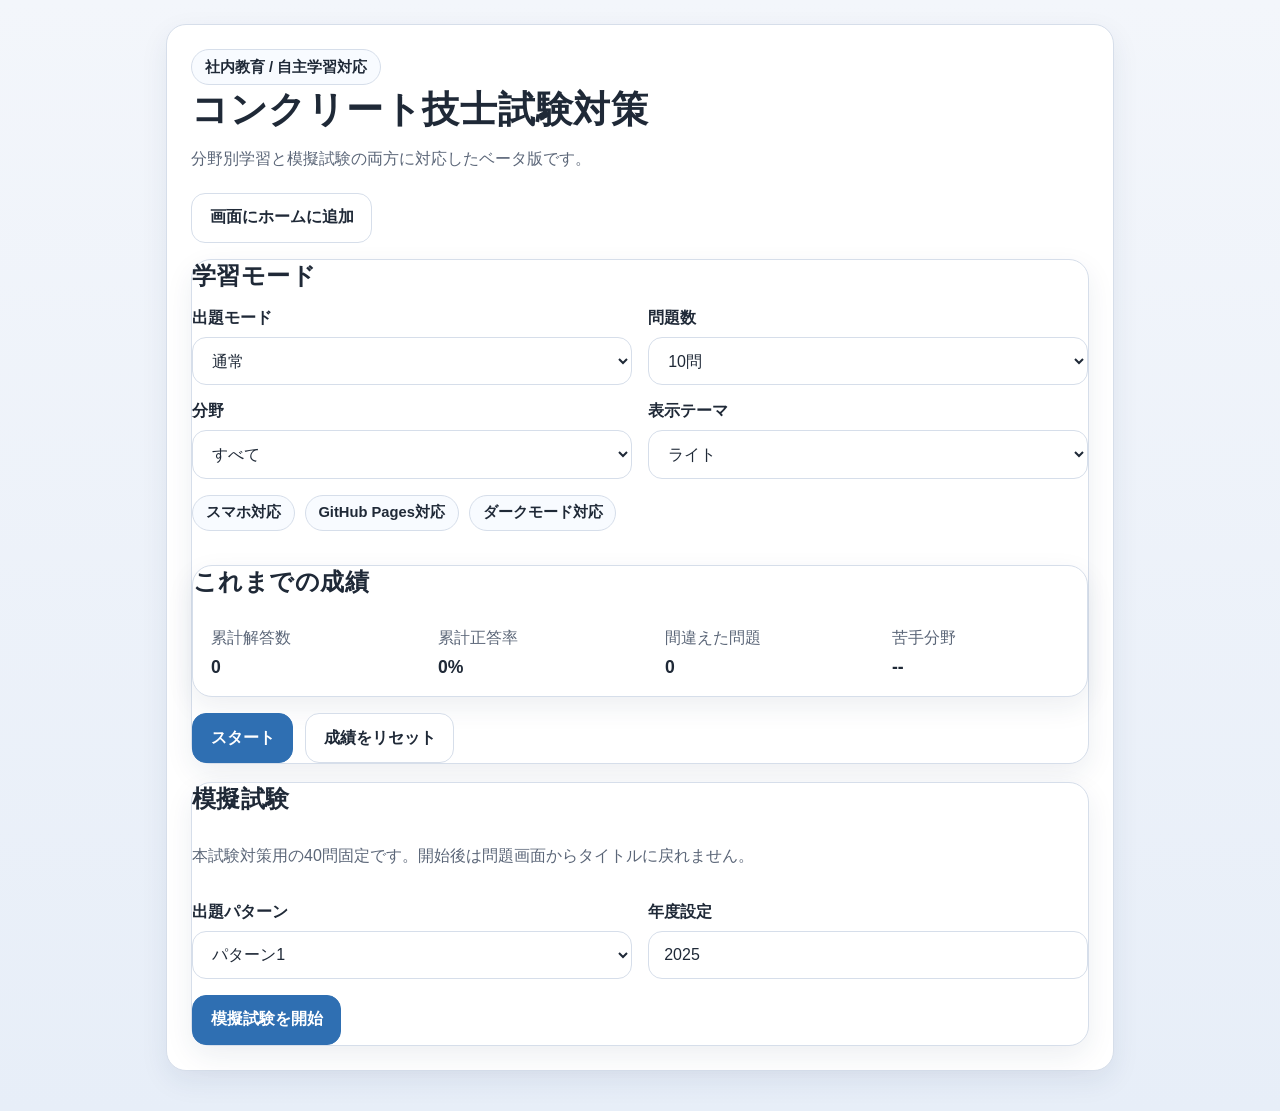
==== commit bef61a8c: "書き換え" ====
--- a/index.html
+++ b/index.html
@@ -3,10 +3,11 @@
 <head>
   <meta charset="UTF-8" />
   <meta name="viewport" content="width=device-width, initial-scale=1, viewport-fit=cover" />
-  <title>コンクリート技士 試験対策ゲーム</title>
-  <link rel="stylesheet" href="style.css?v=20260421-3" />
+  <title>コンクリート技士試験対策</title>
+  <link rel="stylesheet" href="style.css?v=20260421-5" />
   <meta name="theme-color" content="#2f6fb2" />
-</head>
+<link rel="manifest" href="/concrete-quiz/manifest.webmanifest" />
+<link rel="apple-touch-icon" href="/concrete-quiz/icon-192.png" /></head>
 <body>
   <script>
     (function () {
@@ -23,13 +24,19 @@
     <section class="hero-card title-card">
       <div class="hero-head">
         <span class="badge">社内教育 / 自主学習対応</span>
-        <h1 class="page-title">コンクリート技士 試験対策ゲーム</h1>
+        <h1 class="page-title">コンクリート技士試験対策</h1>
         <p class="hero-text">
-          分野別に問題を解きながら、試験対策と知識定着を進めるWebアプリです。
+          分野別学習と模擬試験の両方に対応したベータ版です。
         </p>
       </div>
 
+      <div class="button-row top-utility-row">
+        <button type="button" id="installAppButton" class="secondary-button">画面にホームに追加</button>
+      </div>
+
       <form id="startForm" class="settings-card form-stack" novalidate>
+        <h2 class="section-title">学習モード</h2>
+
         <div class="form-grid">
           <div class="form-group">
             <label for="modeSelect">出題モード</label>
@@ -37,6 +44,7 @@
               <option value="normal">通常</option>
               <option value="random">ランダム</option>
               <option value="wrongOnly">間違えた問題の復習</option>
+              <option value="weakCategory">正答率の低い分野の復習</option>
             </select>
           </div>
 
@@ -80,14 +88,73 @@
           <span class="tag-chip">ダークモード対応</span>
         </div>
 
+        <section class="summary-card cumulative-card">
+          <h2 class="section-title">これまでの成績</h2>
+          <div class="summary-grid compact-summary-grid">
+            <article class="stat-box">
+              <div class="stat-label">累計解答数</div>
+              <div id="totalAnsweredValue" class="stat-value stat-value-small">0</div>
+            </article>
+            <article class="stat-box">
+              <div class="stat-label">累計正答率</div>
+              <div id="overallAccuracyValue" class="stat-value stat-value-small">0%</div>
+            </article>
+            <article class="stat-box">
+              <div class="stat-label">間違えた問題</div>
+              <div id="wrongCountValue" class="stat-value stat-value-small">0</div>
+            </article>
+            <article class="stat-box">
+              <div class="stat-label">苦手分野</div>
+              <div id="weakCategoryValue" class="stat-value stat-value-small">--</div>
+            </article>
+          </div>
+        </section>
+
         <div class="button-row">
           <button type="submit" class="primary-button">スタート</button>
+          <button type="button" id="resetStatsButton" class="secondary-button">成績をリセット</button>
         </div>
       </form>
+
+      <section class="settings-card form-stack mock-section">
+        <h2 class="section-title">模擬試験</h2>
+        <p class="hero-text">
+          本試験対策用の40問固定です。開始後は問題画面からタイトルに戻れません。
+        </p>
+
+        <div class="form-grid">
+          <div class="form-group">
+            <label for="mockPatternSelect">出題パターン</label>
+            <select id="mockPatternSelect">
+              <option value="pattern1">パターン1</option>
+              <option value="pattern2">パターン2</option>
+            </select>
+          </div>
+
+          <div class="form-group">
+            <label for="mockYearDisplay">年度設定</label>
+            <input id="mockYearDisplay" type="text" value="2025" readonly />
+          </div>
+        </div>
+
+        <div class="button-row">
+          <button type="button" id="mockStartButton" class="primary-button">模擬試験を開始</button>
+        </div>
+      </section>
     </section>
   </main>
 
-  <script src="questions.js?v=20260421-3"></script>
-  <script src="app.js?v=20260421-3"></script>
+  <script src="questions.js?v=20260421-6"></script>
+<script src="mock-exam.js?v=20260421-6"></script>
+<script src="app.js?v=20260421-6"></script>
+<script>
+  if ('serviceWorker' in navigator) {
+    window.addEventListener('load', function () {
+      navigator.serviceWorker.register('/concrete-quiz/sw.js').catch(function (err) {
+        console.error('Service Worker registration failed:', err);
+      });
+    });
+  }
+</script>
 </body>
 </html>
--- a/style.css
+++ b/style.css
@@ -1,39 +1,45 @@
-body.theme-dark {
-  --bg: #0f131a;
-  --card: #171c24;
-  --text: #eef3f8;
-  --text-sub: #a7b3c2;
-  --line: #2a3442;
-  --primary: #6aa8ff;
-  --primary-dark: #8bbcff;
-  --secondary: #202733;
-  --success: #47c27d;
-  --success-bg: #13271c;
-  --danger: #ff7b7b;
-  --danger-bg: #2c1618;
-  --warning: #ffbf69;
-  --shadow: 0 12px 30px rgba(0, 0, 0, 0.34);
-  color-scheme: dark;
-}
 :root {
   --bg: #f3f6fb;
-  --card: #ffffff;
-  --text: #1d2a3a;
-  --text-sub: #5c6b7c;
-  --line: #d8e2ee;
+  --bg-soft: #e7eef8;
+  --surface: #ffffff;
+  --surface-2: #f8fbff;
+  --text: #1f2937;
+  --text-soft: #5b6678;
+  --border: #d6deea;
   --primary: #2f6fb2;
-  --primary-dark: #255a91;
-  --secondary: #eef4fb;
-  --success: #1d8f57;
+  --primary-strong: #215d98;
+  --accent: #e8f1fb;
+  --success: #1d8b5d;
   --success-bg: #e8f7ef;
-  --danger: #bf3f3f;
-  --danger-bg: #fdeeee;
-  --warning: #b97311;
-  --shadow: 0 10px 26px rgba(24, 55, 92, 0.08);
-  --radius: 18px;
-  --radius-sm: 12px;
-  --container: 980px;
-  --tap-min: 52px;
+  --success-border: #72c598;
+  --danger: #c73939;
+  --danger-bg: #fdecec;
+  --danger-border: #f0a2a2;
+  --shadow: 0 10px 28px rgba(24, 46, 84, 0.08);
+}
+
+body.theme-dark {
+  --bg: #0f1722;
+  --bg-soft: #121c2a;
+  --surface: #182334;
+  --surface-2: #1e2b3f;
+  --text: #eef4ff;
+  --text-soft: #b6c3d7;
+  --border: #314258;
+  --primary: #77afff;
+  --primary-strong: #9bc3ff;
+  --accent: #243650;
+
+  /* ここが重要：ダーク時の正解/不正解の視認性を最優先 */
+  --success: #b8f5cf;
+  --success-bg: #183626;
+  --success-border: #49b77b;
+
+  --danger: #ffd1d1;
+  --danger-bg: #442126;
+  --danger-border: #df6d78;
+
+  --shadow: 0 12px 28px rgba(0, 0, 0, 0.28);
 }
 
 *,
@@ -49,91 +55,109 @@
 
 body {
   margin: 0;
-  font-family: "Hiragino Sans", "Yu Gothic", "Meiryo", system-ui, -apple-system, BlinkMacSystemFont, sans-serif;
-  color: var(--text);
-  background: var(--bg);
+  min-height: 100vh;
+  font-family: -apple-system, BlinkMacSystemFont, "Segoe UI", "Hiragino Sans", "Yu Gothic UI", "Noto Sans JP", sans-serif;
+  background: linear-gradient(180deg, var(--bg) 0%, var(--bg-soft) 100%);
+  color: var(--text);
+  transition: background-color 0.2s ease, color 0.2s ease;
+}
+
+img,
+svg,
+canvas {
+  max-width: 100%;
+  height: auto;
+}
+
+a {
+  color: var(--primary);
+  text-decoration: none;
+}
+
+a:hover {
+  opacity: 0.92;
+}
+
+.hidden {
+  display: none !important;
+}
+
+.page-container {
+  width: min(100%, 980px);
+  margin: 0 auto;
+  padding: 24px 16px 40px;
+}
+
+.app-shell,
+.quiz-shell,
+.result-shell {
+  display: block;
+}
+
+.hero-card,
+.quiz-card,
+.result-card,
+.settings-card,
+.summary-card,
+.question-box,
+.explanation-box,
+.result-question-card {
+  background: var(--surface);
+  color: var(--text);
+  border: 1px solid var(--border);
+  border-radius: 20px;
+  box-shadow: var(--shadow);
+}
+
+.hero-card,
+.quiz-card,
+.result-card {
+  padding: 24px;
+}
+
+.page-title,
+.quiz-title,
+.result-title,
+.section-title {
+  margin: 0;
+  color: var(--text);
+  line-height: 1.35;
+  letter-spacing: 0.02em;
+}
+
+.page-title {
+  font-size: clamp(1.6rem, 3.5vw, 2.3rem);
+  font-weight: 800;
+}
+
+.quiz-title,
+.result-title {
+  font-size: clamp(1.3rem, 2.8vw, 1.8rem);
+  font-weight: 800;
+}
+
+.hero-head {
+  margin-bottom: 20px;
+}
+
+.hero-text,
+.result-lead,
+.progress-text,
+.stat-label,
+.review-label,
+.question-number {
+  color: var(--text-soft);
+}
+
+.hero-text,
+.result-lead {
+  margin-top: 10px;
   line-height: 1.75;
-  word-break: break-word;
-  overflow-wrap: anywhere;
-}
-
-img {
-  max-width: 100%;
-}
-
-a {
-  color: inherit;
-  text-decoration: none;
-}
-
-code {
-  padding: 0.1em 0.35em;
-  border-radius: 8px;
-  background: #eff4fa;
-  font-family: Consolas, Monaco, monospace;
-  font-size: 0.95em;
-}
-
-.app-shell {
-  min-height: 100dvh;
-}
-
-.page-header {
-  padding: 28px 16px 12px;
-}
-
-.compact-header {
-  padding-bottom: 6px;
-}
-
-.header-inner {
-  width: min(100%, var(--container));
-  margin: 0 auto;
-}
-
-.eyebrow {
-  margin: 0 0 8px;
-  font-size: 0.95rem;
-  font-weight: 700;
-  color: var(--primary);
-  letter-spacing: 0.04em;
-}
-
-h1 {
-  margin: 0;
-  font-size: clamp(1.8rem, 3.8vw, 2.4rem);
-  line-height: 1.3;
-}
-
-.lead {
-  margin: 14px 0 0;
-  color: var(--text-sub);
-  font-size: 1rem;
-}
-
-.page-main {
-  width: min(100%, var(--container));
-  margin: 0 auto;
-  padding: 12px 16px 32px;
-}
-
-.card {
-  background: var(--card);
-  border: 1px solid rgba(216, 226, 238, 0.9);
-  border-radius: var(--radius);
-  padding: 20px;
-  box-shadow: var(--shadow);
-  margin-bottom: 18px;
-}
-
-.section-title {
-  margin: 0 0 14px;
-  font-size: 1.25rem;
-  line-height: 1.4;
-}
-
-.settings-form {
-  display: block;
+}
+
+.form-stack {
+  display: grid;
+  gap: 16px;
 }
 
 .form-grid {
@@ -143,8 +167,7 @@
 }
 
 .form-group {
-  display: flex;
-  flex-direction: column;
+  display: grid;
   gap: 8px;
 }
 
@@ -153,262 +176,198 @@
   color: var(--text);
 }
 
+input,
 select,
-input,
+textarea {
+  width: 100%;
+  min-height: 48px;
+  padding: 0.85rem 0.95rem;
+  color: var(--text);
+  background: var(--surface);
+  border: 1px solid var(--border);
+  border-radius: 14px;
+  outline: none;
+  font-size: 1rem;
+}
+
+input:focus,
+select:focus,
+textarea:focus {
+  border-color: var(--primary);
+  box-shadow: 0 0 0 3px rgba(47, 111, 178, 0.18);
+}
+
+body.theme-dark input:focus,
+body.theme-dark select:focus,
+body.theme-dark textarea:focus {
+  box-shadow: 0 0 0 3px rgba(119, 175, 255, 0.24);
+}
+
 button,
-textarea {
-  font: inherit;
-}
-
-select {
-  width: 100%;
-  min-height: 50px;
-  padding: 12px 14px;
-  border: 1px solid var(--line);
-  border-radius: 12px;
-  background: #fff;
-  color: var(--text);
-}
-
-.info-box {
-  margin-top: 18px;
-  padding: 16px;
-  border-radius: 14px;
-  background: #f7fafe;
-  border: 1px solid #dbe7f3;
-}
-
-.info-box h3 {
-  margin: 0 0 8px;
-  font-size: 1rem;
-}
-
-.feature-list {
-  margin: 0;
-  padding-left: 1.1em;
-  color: var(--text-sub);
-}
-
-.feature-list li + li {
-  margin-top: 6px;
-}
-
-.action-row {
-  display: flex;
-  flex-wrap: wrap;
-  gap: 12px;
-  margin-top: 20px;
-}
-
-.action-row-spread {
-  justify-content: space-between;
-  align-items: center;
-}
-
-.button {
+.btn,
+.primary-button,
+.secondary-button,
+.option-button,
+.link-button {
   display: inline-flex;
   align-items: center;
   justify-content: center;
-  min-height: var(--tap-min);
-  padding: 12px 18px;
-  border: none;
+  min-height: 50px;
   border-radius: 14px;
+  border: 1px solid transparent;
+  padding: 0.85rem 1.1rem;
+  font-size: 1rem;
+  font-weight: 800;
   cursor: pointer;
-  font-weight: 700;
-  text-align: center;
-  transition: transform 0.16s ease, opacity 0.16s ease, background 0.16s ease;
-}
-
-.button:hover {
+  transition: transform 0.08s ease, background-color 0.15s ease, border-color 0.15s ease, opacity 0.15s ease;
+}
+
+button:hover,
+.primary-button:hover,
+.secondary-button:hover,
+.option-button:hover,
+.link-button:hover {
   transform: translateY(-1px);
 }
 
-.button:disabled {
-  opacity: 0.55;
-  cursor: not-allowed;
-  transform: none;
-}
-
-.button-large {
-  min-width: 180px;
-}
-
-.button-primary {
+button:active,
+.primary-button:active,
+.secondary-button:active,
+.option-button:active,
+.link-button:active {
+  transform: translateY(0);
+}
+
+.primary-button {
   background: var(--primary);
   color: #fff;
-}
-
-.button-primary:hover {
-  background: var(--primary-dark);
-}
-
-.button-secondary {
-  background: var(--secondary);
-  color: var(--primary-dark);
-  border: 1px solid #d7e5f5;
-}
-
-.form-message {
-  margin: 14px 0 0;
-  color: var(--danger);
-  font-weight: 700;
-  min-height: 1.5em;
-}
-
-.dashboard-grid,
-.result-summary-grid {
-  display: grid;
-  grid-template-columns: repeat(4, minmax(0, 1fr));
-  gap: 14px;
-}
-
-.dashboard-card {
-  padding: 16px;
-  border-radius: 14px;
-  background: #f8fbff;
-  border: 1px solid #dce8f5;
-}
-
-.dashboard-card.large {
-  padding: 18px;
-}
-
-.dashboard-label {
-  display: block;
-  color: var(--text-sub);
+  border-color: var(--primary);
+}
+
+.primary-button:hover {
+  background: var(--primary-strong);
+  border-color: var(--primary-strong);
+}
+
+.secondary-button,
+.link-button {
+  background: var(--surface);
+  color: var(--text);
+  border-color: var(--border);
+}
+
+.button-row {
+  display: flex;
+  gap: 12px;
+  flex-wrap: wrap;
+}
+
+.quiz-button-row,
+.result-actions {
+  margin-top: 18px;
+}
+
+.badge,
+.tag-chip {
+  display: inline-flex;
+  align-items: center;
+  justify-content: center;
+  gap: 0.35rem;
+  min-height: 36px;
+  padding: 0.45rem 0.8rem;
+  border-radius: 999px;
+  border: 1px solid var(--border);
+  background: var(--surface-2);
+  color: var(--text);
   font-size: 0.92rem;
-  margin-bottom: 8px;
-}
-
-.dashboard-card strong {
-  font-size: 1.35rem;
-  line-height: 1.3;
-}
-
-.text-block {
-  margin: 0 0 12px;
-  color: var(--text-sub);
-}
-
-.text-block:last-child {
-  margin-bottom: 0;
-}
-
-.quiz-status-card {
-  padding-bottom: 18px;
-}
-
-.quiz-topbar {
+  font-weight: 800;
+}
+
+.info-row {
+  display: flex;
+  flex-wrap: wrap;
+  gap: 10px;
+}
+
+.quiz-header {
+  display: grid;
+  gap: 16px;
+  margin-bottom: 18px;
+}
+
+.quiz-header-top {
+  display: flex;
+  flex-wrap: wrap;
+  gap: 10px;
+}
+
+.progress-wrap {
+  display: grid;
+  gap: 8px;
+}
+
+.progress-meta {
   display: flex;
   justify-content: space-between;
   gap: 12px;
   flex-wrap: wrap;
 }
 
-.status-group {
-  display: flex;
-  flex-wrap: wrap;
-  gap: 10px;
-}
-
-.badge {
-  display: inline-flex;
-  align-items: center;
-  min-height: 38px;
-  padding: 8px 12px;
+.progress-bar {
+  width: 100%;
+  height: 12px;
   border-radius: 999px;
-  background: #edf5ff;
-  color: var(--primary-dark);
-  font-weight: 700;
-  font-size: 0.95rem;
-}
-
-.badge-muted {
-  background: #f4f7fb;
-  color: #4f5e70;
-}
-
-.progressbar {
-  width: 100%;
-  height: 10px;
-  margin-top: 14px;
-  border-radius: 999px;
-  background: #e8eef6;
+  background: var(--surface-2);
+  border: 1px solid var(--border);
   overflow: hidden;
 }
 
-.progressbar-fill {
+.progress-fill {
   width: 0%;
   height: 100%;
-  background: linear-gradient(90deg, #2f6fb2 0%, #5c98d6 100%);
-  transition: width 0.24s ease;
-}
-
-.meta-row {
-  display: flex;
-  justify-content: space-between;
-  align-items: center;
-  gap: 10px;
-  margin-bottom: 8px;
-}
-
-.meta-tags {
-  display: flex;
-  flex-wrap: wrap;
-  gap: 8px;
-}
-
-.tag-chip {
-  display: inline-flex;
-  align-items: center;
-  padding: 6px 10px;
-  border-radius: 999px;
-  background: #f3f7fc;
-  border: 1px solid #d9e4f0;
-  color: #445467;
-  font-size: 0.9rem;
+  background: linear-gradient(90deg, var(--primary), var(--primary-strong));
+  transition: width 0.2s ease;
+}
+
+.question-box {
+  padding: 18px;
+  margin-bottom: 18px;
+}
+
+.question-number {
+  font-size: 0.95rem;
   font-weight: 700;
-}
-
-.question-number {
-  margin: 10px 0 12px;
-  font-size: 1.25rem;
+  margin-bottom: 10px;
 }
 
 .question-stem {
-  margin-bottom: 18px;
-  padding: 16px;
-  border-radius: 14px;
-  background: var(--secondary);
-  border: 1px solid var(--line);
-  color: var(--text);
-  font-size: 1.04rem;
-  line-height: 1.9;
-  white-space: pre-wrap;
-}
-
-.options-list {
+  color: var(--text);
+  font-size: clamp(1.05rem, 2.5vw, 1.22rem);
+  line-height: 1.8;
+  font-weight: 800;
+}
+
+.option-list {
   display: grid;
   gap: 12px;
 }
 
 .option-button {
   width: 100%;
-  min-height: 64px;
-  padding: 16px 16px 16px 18px;
-  border-radius: 16px;
-  border: 1px solid var(--line);
-  background: var(--card);
+  justify-content: flex-start;
+  align-items: flex-start;
   text-align: left;
-  color: var(--text);
-  font-weight: 600;
-  line-height: 1.75;
-  cursor: pointer;
-  transition: border-color 0.15s ease, background 0.15s ease, transform 0.15s ease;
-}
+  gap: 10px;
+  background: var(--surface);
+  color: var(--text);
+  border: 1px solid var(--border);
+  line-height: 1.7;
+  padding: 1rem 1rem;
+}
+
 .option-button:hover {
+  background: var(--surface-2);
   border-color: var(--primary);
-  background: var(--secondary);
 }
 
 .option-button:disabled {
@@ -416,142 +375,282 @@
   opacity: 1;
 }
 
+.option-label {
+  font-weight: 900;
+  min-width: 2em;
+}
+
+.option-text {
+  flex: 1;
+}
+
+/* 選択したもの */
+.option-button.selected {
+  outline: 2px solid transparent;
+}
+
+/* 正解 */
 .option-button.correct {
+  background: var(--success-bg) !important;
+  border: 2px solid var(--success-border) !important;
+  color: var(--success) !important;
+  box-shadow: inset 0 0 0 1px rgba(255,255,255,0.03);
+}
+
+.option-button.correct .option-label,
+.option-button.correct .option-text {
+  color: var(--success) !important;
+  font-weight: 900;
+}
+
+/* 不正解 */
+.option-button.incorrect {
+  background: var(--danger-bg) !important;
+  border: 2px solid var(--danger-border) !important;
+  color: var(--danger) !important;
+  box-shadow: inset 0 0 0 1px rgba(255,255,255,0.03);
+}
+
+.option-button.incorrect .option-label,
+.option-button.incorrect .option-text {
+  color: var(--danger) !important;
+  font-weight: 900;
+}
+
+/* ダーク時の見やすさ強化 */
+body.theme-dark .option-button.correct {
+  background: #1b3e2a !important;
+  border-color: #5dcd8d !important;
+  color: #d8ffe7 !important;
+}
+
+body.theme-dark .option-button.correct .option-label,
+body.theme-dark .option-button.correct .option-text {
+  color: #d8ffe7 !important;
+}
+
+body.theme-dark .option-button.incorrect {
+  background: #53272d !important;
+  border-color: #ff8d99 !important;
+  color: #ffe0e3 !important;
+}
+
+body.theme-dark .option-button.incorrect .option-label,
+body.theme-dark .option-button.incorrect .option-text {
+  color: #ffe0e3 !important;
+}
+
+.feedback-area {
+  margin-top: 16px;
+  display: grid;
+  gap: 12px;
+}
+
+.answer-status {
+  border-radius: 14px;
+  padding: 12px 14px;
+  font-weight: 900;
+  border: 1px solid var(--border);
+  background: var(--surface-2);
+  color: var(--text);
+}
+
+.status-correct {
   background: var(--success-bg);
-  border-color: #7ad2a1;
-  color: #155f3c;
-}
-
-.option-button.incorrect {
+  color: var(--success);
+  border-color: var(--success-border);
+}
+
+.status-incorrect {
   background: var(--danger-bg);
-  border-color: #ea9a9a;
-  color: #8a2d2d;
-}
-
-.option-prefix {
-  display: inline-flex;
-  justify-content: center;
-  align-items: center;
-  width: 1.9em;
-  height: 1.9em;
-  margin-right: 10px;
-  border-radius: 999px;
-  background: #eef4fb;
-  font-weight: 800;
-  vertical-align: top;
-}
-
-.feedback-area {
-  margin-top: 18px;
-}
-
-.feedback-result {
-  margin-bottom: 12px;
-  padding: 14px 16px;
-  border-radius: 14px;
-  font-weight: 800;
-  font-size: 1rem;
-}
-
-.feedback-result.correct {
-  color: #155f3c;
-  background: var(--success-bg);
-  border: 1px solid #9cddba;
-}
-
-.feedback-result.incorrect {
-  color: #8a2d2d;
-  background: var(--danger-bg);
-  border: 1px solid #f1b1b1;
+  color: var(--danger);
+  border-color: var(--danger-border);
+}
+
+body.theme-dark .status-correct {
+  background: #1b3e2a;
+  color: #d8ffe7;
+  border-color: #5dcd8d;
+}
+
+body.theme-dark .status-incorrect {
+  background: #53272d;
+  color: #ffe0e3;
+  border-color: #ff8d99;
 }
 
 .explanation-box {
   padding: 16px;
+  background: var(--surface-2);
+  color: var(--text);
+  border-radius: 16px;
+  border: 1px solid var(--border);
+}
+
+.explanation-title {
+  font-size: 1rem;
+  font-weight: 900;
+  color: var(--text);
+  margin-bottom: 8px;
+}
+
+.explanation-answer {
+  margin-bottom: 10px;
+  font-weight: 800;
+  color: var(--text);
+  line-height: 1.7;
+}
+
+.explanation-body {
+  color: var(--text);
+  line-height: 1.8;
+}
+
+.summary-grid {
+  display: grid;
+  grid-template-columns: repeat(4, minmax(0, 1fr));
+  gap: 14px;
+  margin-top: 18px;
+}
+
+.stat-box {
+  padding: 18px;
+}
+
+.stat-value {
+  margin-top: 8px;
+  font-size: 1.65rem;
+  font-weight: 900;
+  color: var(--primary);
+  line-height: 1.2;
+}
+
+.stat-value-small {
+  font-size: 1.1rem;
+  color: var(--text);
+}
+
+.review-section {
+  margin-top: 24px;
+}
+
+.review-list {
+  display: grid;
+  gap: 16px;
+}
+
+.result-question-card {
+  padding: 18px;
+}
+
+.review-top {
+  display: flex;
+  justify-content: space-between;
+  gap: 12px;
+  align-items: center;
+  flex-wrap: wrap;
+  margin-bottom: 12px;
+}
+
+.review-number {
+  font-weight: 800;
+  color: var(--text-soft);
+}
+
+.review-badge {
+  display: inline-flex;
+  align-items: center;
+  justify-content: center;
+  min-height: 34px;
+  padding: 0.35rem 0.75rem;
+  border-radius: 999px;
+  font-weight: 900;
+  border: 1px solid transparent;
+}
+
+.review-badge-correct {
+  background: var(--success-bg);
+  color: var(--success);
+  border-color: var(--success-border);
+}
+
+.review-badge-incorrect {
+  background: var(--danger-bg);
+  color: var(--danger);
+  border-color: var(--danger-border);
+}
+
+body.theme-dark .review-badge-correct {
+  background: #1b3e2a;
+  color: #d8ffe7;
+  border-color: #5dcd8d;
+}
+
+body.theme-dark .review-badge-incorrect {
+  background: #53272d;
+  color: #ffe0e3;
+  border-color: #ff8d99;
+}
+
+.review-question {
+  color: var(--text);
+  line-height: 1.8;
+  font-weight: 800;
+  margin-bottom: 14px;
+}
+
+.review-answer-block {
+  display: grid;
+  gap: 10px;
+  margin-bottom: 14px;
+}
+
+.review-line {
+  display: grid;
+  gap: 6px;
+  padding: 12px;
   border-radius: 14px;
-  background: var(--secondary);
-  border: 1px solid var(--line);
-}
-
-.explanation-box h3 {
-  margin: 0 0 8px;
-  font-size: 1rem;
-}
-
-.explanation-box p {
-  margin: 0;
-  color: var(--text-sub);
-  white-space: pre-wrap;
-}
-
-.review-list {
-  display: grid;
-  gap: 14px;
-}
-
-.review-card {
-  border: 1px solid var(--line);
-  border-radius: 14px;
-  padding: 16px;
-  background: var(--secondary);
-}
-
-.review-card h3 {
-  margin: 0 0 10px;
-  font-size: 1rem;
-}
-
-.review-meta {
-  display: flex;
-  flex-wrap: wrap;
-  gap: 8px;
-  margin-bottom: 10px;
-}
-
-.review-answer-row {
-  display: grid;
-  gap: 8px;
-  margin-top: 10px;
-}
-
-.answer-line {
-  padding: 10px 12px;
-  border-radius: 12px;
-  font-size: 0.96rem;
-}
-
-.answer-line.user {
-  background: #fff4f4;
-  border: 1px solid #f1c9c9;
-}
-
-.answer-line.correct {
-  background: #edf9f2;
-  border: 1px solid #b7e3ca;
-}
-
-.empty-message {
-  margin: 0;
-  color: var(--text-sub);
-}
-
-.is-hidden {
-  display: none !important;
-}
-
-@media (max-width: 960px) {
-  .dashboard-grid,
-  .result-summary-grid {
+  background: var(--surface-2);
+  border: 1px solid var(--border);
+}
+
+.review-user,
+.review-correct {
+  font-weight: 900;
+  line-height: 1.7;
+}
+
+.text-correct {
+  color: var(--success) !important;
+}
+
+.text-incorrect {
+  color: var(--danger) !important;
+}
+
+body.theme-dark .text-correct {
+  color: #d8ffe7 !important;
+}
+
+body.theme-dark .text-incorrect {
+  color: #ffe0e3 !important;
+}
+
+@media (max-width: 900px) {
+  .summary-grid {
     grid-template-columns: repeat(2, minmax(0, 1fr));
   }
 }
 
-@media (max-width: 720px) {
-  .page-header {
-    padding-top: 20px;
-  }
-
-  .card {
-    padding: 16px;
+@media (max-width: 768px) {
+  .page-container {
+    padding: 16px 12px 28px;
+  }
+
+  .hero-card,
+  .quiz-card,
+  .result-card {
+    padding: 18px;
     border-radius: 16px;
   }
 
@@ -559,292 +658,267 @@
     grid-template-columns: 1fr;
   }
 
-  .quiz-topbar,
-  .action-row-spread {
+  .question-box,
+  .result-question-card,
+  .stat-box,
+  .explanation-box {
+    border-radius: 14px;
+  }
+
+  .question-stem {
+    font-size: 1.05rem;
+    line-height: 1.75;
+  }
+
+  .option-button,
+  .primary-button,
+  .secondary-button,
+  .link-button {
+    min-height: 52px;
+  }
+
+  .summary-grid {
+    grid-template-columns: 1fr;
+  }
+
+  .progress-meta,
+  .review-top,
+  .button-row {
     flex-direction: column;
     align-items: stretch;
   }
-
-  .button,
-  .button-large {
-    width: 100%;
-  }
-
-  .dashboard-grid,
-  .result-summary-grid {
-    grid-template-columns: 1fr;
-  }
-
-  .question-stem {
-    padding: 14px;
-    font-size: 1rem;
-  }
-
-  .option-button {
-    min-height: 68px;
-    padding: 14px 14px 14px 16px;
-    font-size: 1rem;
-  }
-
-  .badge {
+}
+.title-row {
+  display: flex;
+  justify-content: space-between;
+  align-items: flex-start;
+  gap: 12px;
+  flex-wrap: wrap;
+}
+
+.back-link-button {
+  white-space: nowrap;
+}
+
+.cumulative-card {
+  margin-top: 18px;
+}
+
+.compact-summary-grid {
+  margin-top: 12px;
+}
+
+.result-header {
+  margin-bottom: 18px;
+}
+
+@media (max-width: 768px) {
+  .title-row {
+    flex-direction: column;
+    align-items: stretch;
+  }
+
+  .back-link-button {
     width: 100%;
     justify-content: center;
   }
 }
-
-@media (max-width: 420px) {
-  html {
-    font-size: 15px;
-  }
-
-  .page-main {
-    padding-left: 12px;
-    padding-right: 12px;
-  }
-
-  .page-header {
-    padding-left: 12px;
-    padding-right: 12px;
-  }
-
-  h1 {
-    font-size: 1.55rem;
-  }
-
-  .question-number {
-    font-size: 1.14rem;
-  }
-}
-.is-hidden {
-  display: none !important;
-}
-
-.question-table-wrap {
-  width: 100%;
-  overflow-x: auto;
+.title-row {
+  display: flex;
+  justify-content: space-between;
+  align-items: flex-start;
+  gap: 12px;
+  flex-wrap: wrap;
+}
+
+.back-link-button {
+  white-space: nowrap;
+}
+
+.cumulative-card {
+  margin-top: 18px;
+}
+
+.compact-summary-grid {
   margin-top: 12px;
-  -webkit-overflow-scrolling: touch;
-}
-
-.question-table {
-  width: 100%;
-  min-width: 520px;
-  border-collapse: collapse;
-  background: #fff;
-}
-
-.question-table th,
-.question-table td {
-  border: 1px solid #d7e3ef;
-  padding: 10px 12px;
-  text-align: center;
-  vertical-align: middle;
-  white-space: nowrap;
-}
-
-.question-table th {
-  background: #f3f7fc;
-  font-weight: 700;
-}
-
-.feedback-result.is-correct {
+}
+
+.result-header {
+  margin-bottom: 18px;
+}
+
+.top-utility-row {
+  margin-bottom: 16px;
+}
+
+.mock-section {
+  margin-top: 18px;
+}
+
+.mock-point-value {
+  display: inline-block;
+  margin-top: 8px;
+  font-size: 1.1rem;
+  font-weight: 900;
+  color: var(--primary);
+}
+
+.no-print {
+  display: inline-flex;
+}
+
+@media (max-width: 768px) {
+  .title-row {
+    flex-direction: column;
+    align-items: stretch;
+  }
+
+  .back-link-button {
+    width: 100%;
+    justify-content: center;
+  }
+}
+
+@media print {
+  body {
+    background: #ffffff !important;
+    color: #000000 !important;
+  }
+
+  .page-container {
+    width: 100%;
+    padding: 0;
+  }
+
+  .result-card,
+  .summary-card,
+  .result-question-card,
+  .stat-box,
+  .review-line {
+    box-shadow: none !important;
+  }
+
+  .no-print {
+    display: none !important;
+  }
+
+  a {
+    text-decoration: none;
+    color: inherit;
+  }
+}
+.mock-compact-grid {
+  display: grid;
+  grid-template-columns: repeat(5, minmax(0, 1fr));
+  gap: 8px;
+}
+
+.mock-compact-card {
+  padding: 10px;
+  box-shadow: none;
+}
+
+.mock-compact-row {
+  display: flex;
+  align-items: center;
+  justify-content: space-between;
+  gap: 8px;
+}
+
+.mock-qno {
+  font-weight: 800;
+  color: var(--text);
+}
+
+.mock-status {
+  display: inline-flex;
+  align-items: center;
+  justify-content: center;
+  min-width: 2.2rem;
+  min-height: 2.2rem;
+  border-radius: 999px;
+  font-weight: 900;
+  border: 1px solid transparent;
+}
+
+.mock-status-ok {
+  background: var(--success-bg);
   color: var(--success);
-}
-
-.feedback-result.is-wrong {
+  border-color: var(--success-border);
+}
+
+.mock-status-ng {
+  background: var(--danger-bg);
   color: var(--danger);
-}
-
-.option-button.correct {
-  background: var(--success-bg);
-  border-color: #a8dfc0;
-}
-
-.option-button.wrong {
-  background: var(--danger-bg);
-  border-color: #efb3b3;
-}
-
-.review-list {
-  display: grid;
-  gap: 16px;
-}
-
-.review-card {
-  border: 1px solid #dce8f5;
-  border-radius: 14px;
-  padding: 16px;
-  background: #fbfdff;
-}
-
-.review-meta {
-  display: flex;
-  flex-wrap: wrap;
-  gap: 8px;
-  margin-bottom: 10px;
-}
-
-.review-stem {
-  margin-bottom: 12px;
-  line-height: 1.85;
-}
-
-.review-options {
-  list-style: none;
-  padding: 0;
-  margin: 0 0 12px;
-  display: grid;
-  gap: 8px;
-}
-
-.review-option {
-  display: flex;
-  gap: 10px;
-  padding: 10px 12px;
-  border: 1px solid var(--line);
-  border-radius: 12px;
-  background: var(--card);
-  color: var(--text);
-}
-
-.review-option.correct {
-  background: var(--success-bg);
-  border-color: #a8dfc0;
-}
-
-.review-option.wrong {
-  background: var(--danger-bg);
-  border-color: #efb3b3;
-}
-
-.review-option-label {
-  font-weight: 700;
-  min-width: 1.5em;
-}
-
-.review-explanation {
-  line-height: 1.8;
-}
-
-.quick-note {
-  margin: 12px 0 0;
-  color: var(--text-sub);
-  font-size: 0.95rem;
-}
-
-.badge {
-  box-shadow: inset 0 0 0 1px rgba(47, 111, 178, 0.08);
-}
-
-.option-button {
-  position: relative;
-}
-
-.option-button:active {
-  transform: scale(0.995);
-}
-
-.option-button.correct,
-.review-option.correct {
-  border-color: #9ad3b3;
-}
-
-.option-button.wrong,
-.review-option.wrong {
-  border-color: #efb1b1;
-}
-
-
-.subtle-message {
-  margin: 10px 0 0;
-  color: var(--text-sub);
-  min-height: 1.5em;
-}
-
-.button.is-hidden,
-.is-hidden {
-  display: none !important;
-}
-
-@media (max-width: 640px) {
-  .action-row .button.button-large {
-    width: 100%;
-  }
-}
-body.theme-dark .question-stem,
-body.theme-dark .option-button,
-body.theme-dark .review-option,
-body.theme-dark .review-stem,
-body.theme-dark .review-explanation,
-body.theme-dark #questionStem,
-body.theme-dark #optionsContainer button {
-  color: var(--text) !important;
-}
-
-body.theme-dark .option-button strong,
-body.theme-dark .review-option-label {
-  color: var(--text) !important;
-}
-
-/* ===== 問題画面ダークモード 最終上書き ===== */
-body.theme-dark .quiz-status-card,
-body.theme-dark #quizArea,
-body.theme-dark #quizFallback,
-body.theme-dark .question-stem,
-body.theme-dark #questionStem,
-body.theme-dark .options-list,
-body.theme-dark .option-button,
-body.theme-dark .explanation-box,
-body.theme-dark #feedbackResult,
-body.theme-dark .tag-chip,
-body.theme-dark .badge,
-body.theme-dark .badge-muted {
-  color: #eef3f8 !important;
-}
-
-body.theme-dark .question-stem,
-body.theme-dark #questionStem,
-body.theme-dark .question-stem *,
-body.theme-dark #questionStem *,
-body.theme-dark .option-button,
-body.theme-dark .option-button *,
-body.theme-dark .explanation-box,
-body.theme-dark .explanation-box *,
-body.theme-dark .tag-chip,
-body.theme-dark .badge,
-body.theme-dark .badge-muted {
-  color: #eef3f8 !important;
-  border-color: #2a3442 !important;
-}
-
-body.theme-dark .question-stem,
-body.theme-dark #questionStem {
-  background: #202733 !important;
-}
-
-body.theme-dark .option-button {
-  background: #171c24 !important;
-}
-
-body.theme-dark .option-button:hover {
-  background: #202733 !important;
-  border-color: #6aa8ff !important;
-}
-
-body.theme-dark .explanation-box {
-  background: #202733 !important;
-}
-
-body.theme-dark .badge,
-body.theme-dark .badge-muted,
-body.theme-dark .tag-chip {
-  background: #202733 !important;
-}
-
-body.theme-dark .question-table,
-body.theme-dark .question-table th,
-body.theme-dark .question-table td {
-  background: #171c24 !important;
-  color: #eef3f8 !important;
-  border-color: #2a3442 !important;
+  border-color: var(--danger-border);
+}
+
+body.theme-dark .mock-status-ok {
+  background: #1b3e2a;
+  color: #d8ffe7;
+  border-color: #5dcd8d;
+}
+
+body.theme-dark .mock-status-ng {
+  background: #53272d;
+  color: #ffe0e3;
+  border-color: #ff8d99;
+}
+
+@media (max-width: 768px) {
+  .mock-compact-grid {
+    grid-template-columns: repeat(4, minmax(0, 1fr));
+  }
+}
+
+@media print {
+  .result-card {
+    padding: 10mm !important;
+    border: 0 !important;
+    box-shadow: none !important;
+  }
+
+  .summary-grid {
+    grid-template-columns: repeat(4, minmax(0, 1fr)) !important;
+    gap: 6mm !important;
+    margin-bottom: 6mm !important;
+  }
+
+  .review-section .section-title {
+    margin-bottom: 4mm !important;
+  }
+
+  .mock-compact-grid {
+    grid-template-columns: repeat(5, minmax(0, 1fr)) !important;
+    gap: 3mm !important;
+  }
+
+  .mock-compact-card {
+    padding: 2.5mm !important;
+    border: 1px solid #bbb !important;
+    border-radius: 2mm !important;
+    break-inside: avoid;
+    page-break-inside: avoid;
+  }
+
+  .mock-status {
+    min-width: 8mm !important;
+    min-height: 8mm !important;
+    font-size: 11pt !important;
+  }
+
+  .mock-qno {
+    font-size: 10pt !important;
+  }
+
+  .review-question,
+  .review-answer-block,
+  .review-explanation {
+    display: none !important;
+  }
+
+  @page {
+    size: A4 portrait;
+    margin: 10mm;
+  }
 }
